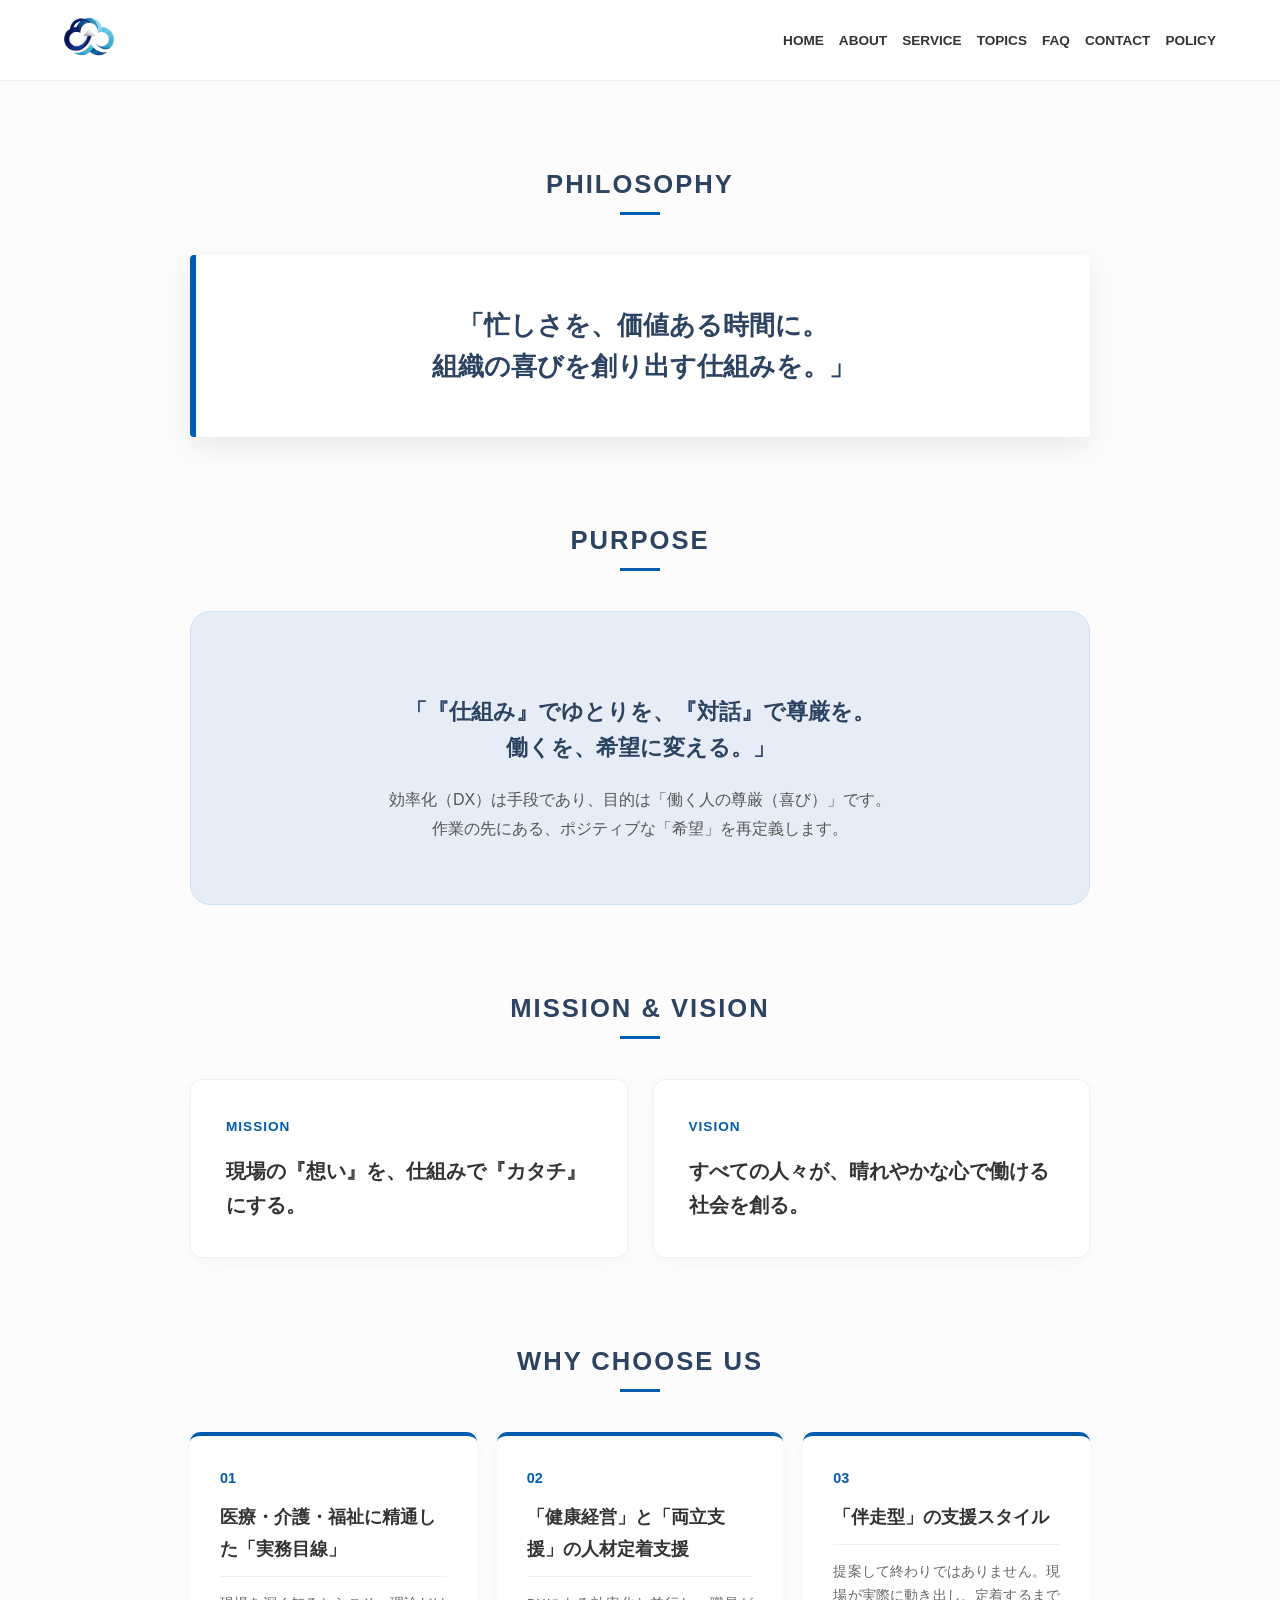
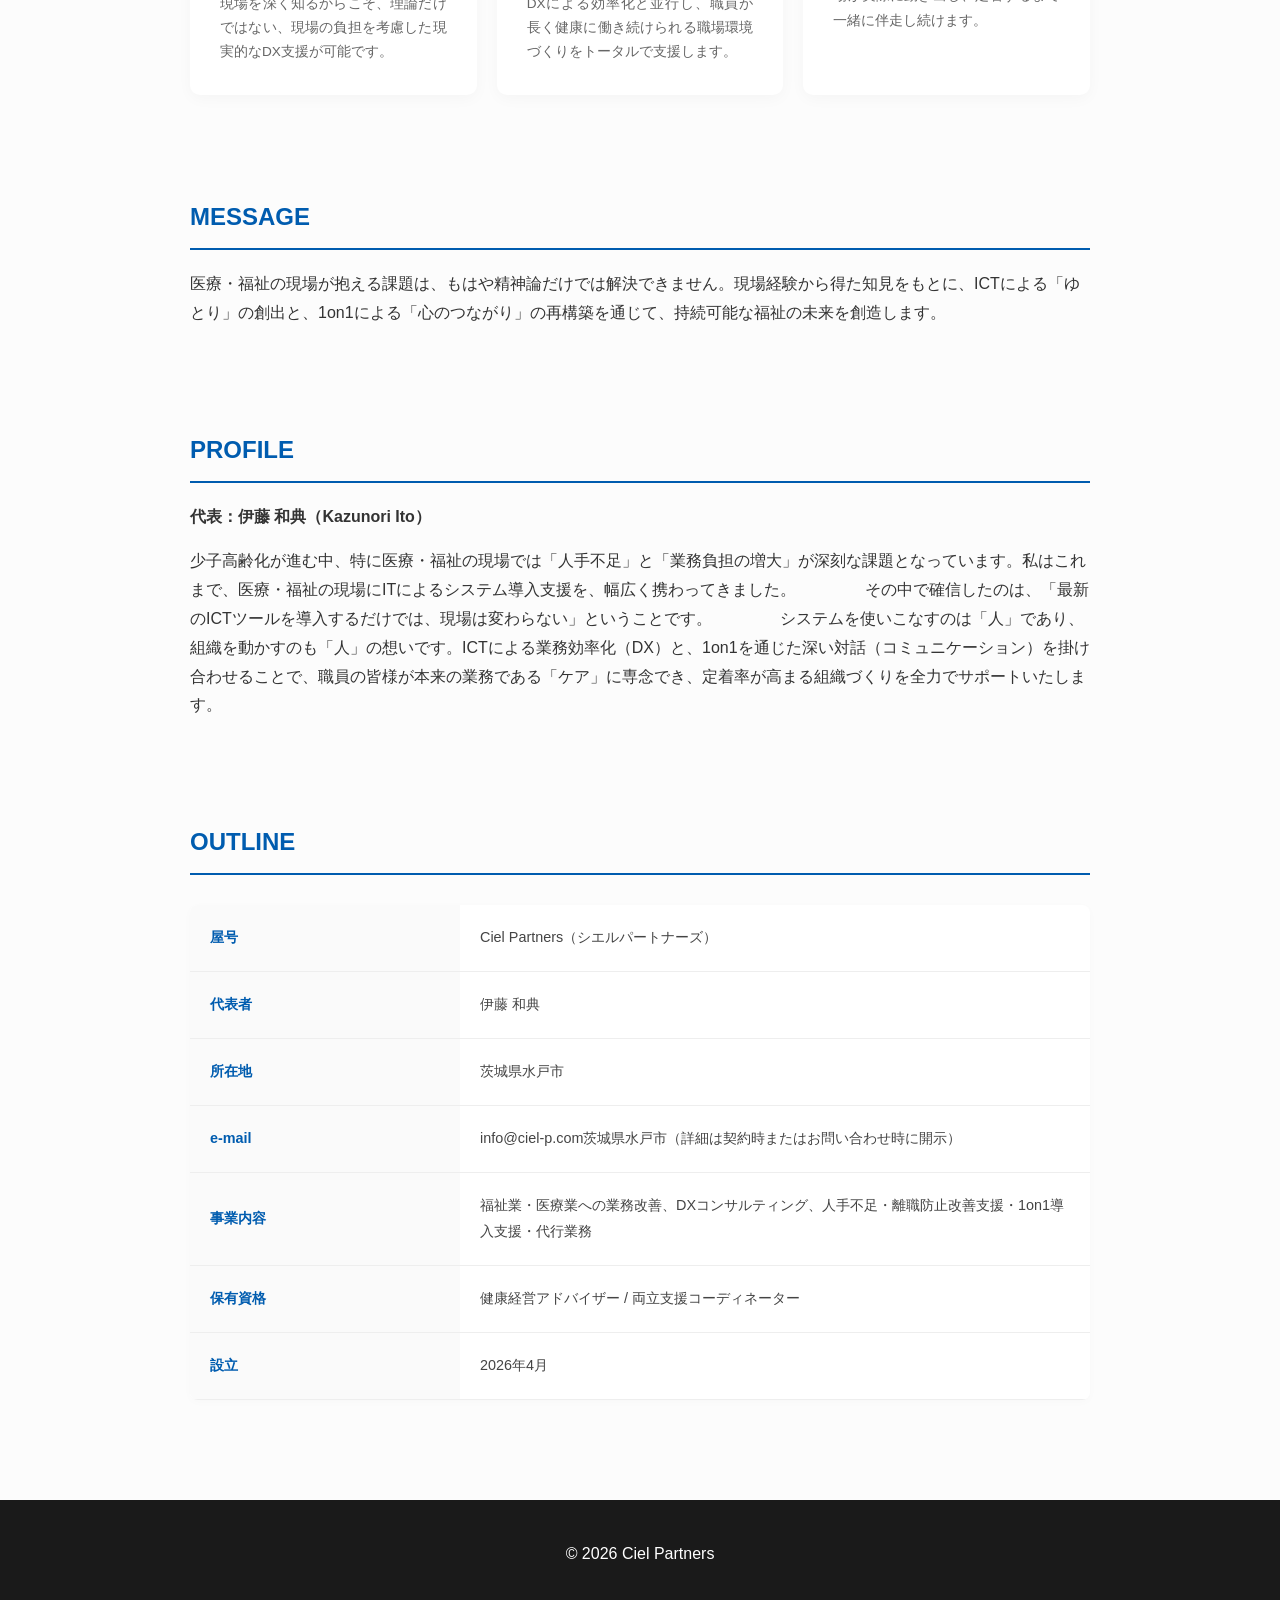
==== about.html @ b4c582f1 "Update about.html" ====
<!DOCTYPE html>
<html lang="ja">
<head>
    <meta charset="UTF-8">
    <title>ABOUT | Ciel Partners</title>
    <style>
        body { font-family: sans-serif; margin: 0; line-height: 1.8; color: #333; background: #fcfcfc; }
        header { display: flex; justify-content: space-between; align-items: center; padding: 15px 5%; border-bottom: 1px solid #eee; background: #fff; position: sticky; top: 0; z-index: 1000; }
        nav ul { list-style: none; display: flex; gap: 15px; margin: 0; padding: 0; }
        nav a { text-decoration: none; color: #333; font-weight: bold; font-size: 0.85rem; }
        nav a:hover { color: #005CAF; }
        
        .container { max-width: 900px; margin: 60px auto; padding: 0 5%; }
        
        /* タイトル装飾 */
        .section-title-box { text-align: center; margin-bottom: 40px; margin-top: 80px; }
        .section-title-box h2 { color: #2c4361; font-size: 1.6rem; margin-bottom: 5px; border: none; letter-spacing: 2px; }
        .section-title-box .line { width: 40px; height: 3px; background: #005CAF; margin: 0 auto; }
        
        /* 1. PHILOSOPHY (経営理念 - 最上位) */
        .blue-border-box { 
            border-left: 6px solid #005CAF; 
            background: #fff; 
            box-shadow: 0 10px 30px rgba(0,0,0,0.08); 
            padding: 50px; 
            text-align: center; 
            font-size: 1.6rem; 
            font-weight: bold; 
            margin-bottom: 80px; 
            border-radius: 4px; 
            color: #2c4361;
            line-height: 1.6;
        }

        /* 2. PURPOSE (存在意義) */
        .blue-bg-box { background: #e6edf7; padding: 60px 30px; border-radius: 20px; text-align: center; margin-bottom: 60px; border: 1px solid #d0e0f0; }
        .blue-bg-box h3 { font-size: 1.4rem; margin-bottom: 20px; color: #2c4361; line-height: 1.6; }
        .blue-bg-box p { font-size: 1rem; color: #555; margin: 0; font-weight: 500; }
        
        /* 3. MISSION & VISION (役割と目標) */
        .mv-grid { display: grid; grid-template-columns: repeat(auto-fit, minmax(300px, 1fr)); gap: 25px; margin-bottom: 80px; }
        .mv-card { background: #fff; padding: 35px; border-radius: 12px; box-shadow: 0 4px 15px rgba(0,0,0,0.03); border: 1px solid #f0f0f0; }
        .mv-label { color: #005CAF; font-weight: bold; font-size: 0.85rem; margin-bottom: 15px; display: block; letter-spacing: 1px; }
        .mv-card h3 { font-size: 1.25rem; margin: 0; color: #333; line-height: 1.7; }

        /* WHY CHOOSE US */
        .why-grid { display: grid; grid-template-columns: repeat(auto-fit, minmax(250px, 1fr)); gap: 20px; }
        .why-card { background: #fff; padding: 30px; border-radius: 10px; box-shadow: 0 4px 15px rgba(0,0,0,0.03); border-top: 4px solid #005CAF; }
        .why-num { color: #005CAF; font-weight: bold; margin-bottom: 10px; display: block; font-size: 0.9rem; }
        .why-card h4 { margin: 0 0 15px; color: #333; font-size: 1.1rem; border-bottom: 1px solid #f0f0f0; padding-bottom: 10px; }
        .why-card p { font-size: 0.85rem; color: #666; margin: 0; text-align: justify; }

        /* PROFILE & OUTLINE */
        h2.sub { color: #005CAF; border-bottom: 2px solid #005CAF; padding-bottom: 10px; margin-top: 100px; }
        table { width: 100%; border-collapse: collapse; margin-top: 30px; background: #fff; border-radius: 8px; overflow: hidden; box-shadow: 0 2px 10px rgba(0,0,0,0.02); }
        th, td { padding: 20px; border-bottom: 1px solid #eee; text-align: left; }
        th { color: #005CAF; width: 30%; background: #fafafa; font-size: 0.9rem; }
        td { font-size: 0.9rem; color: #444; }

        footer { background: #1a1a1a; color: #fff; text-align: center; padding: 40px; margin-top: 100px; }
    </style>
</head>
<body>

<header>
    <img src="Ciel-pロゴ透明.png" height="50">
    <nav>
        <ul>
            <li><a href="index.html">HOME</a></li>
            <li><a href="about.html">ABOUT</a></li>
            <li><a href="service.html">SERVICE</a></li>
            <li><a href="news.html">TOPICS</a></li>
            <li><a href="faq.html">FAQ</a></li>
            <li><a href="contact.html">CONTACT</a></li>
            <li><a href="policy.html">POLICY</a></li>
        </ul>
    </nav>
</header>

<main class="container">
    <div class="section-title-box">
        <h2>PHILOSOPHY</h2>
        <div class="line"></div>
    </div>
    <div class="blue-border-box">
        「忙しさを、価値ある時間に。<br>
        組織の喜びを創り出す仕組みを。」
    </div>

    <div class="section-title-box">
        <h2>PURPOSE</h2>
        <div class="line"></div>
    </div>
    <div class="blue-bg-box">
        <h3>「『仕組み』でゆとりを、『対話』で尊厳を。<br>働くを、希望に変える。」</h3>
        <p>効率化（DX）は手段であり、目的は「働く人の尊厳（喜び）」です。<br>作業の先にある、ポジティブな「希望」を再定義します。</p>
    </div>

    <div class="section-title-box">
        <h2>MISSION & VISION</h2>
        <div class="line"></div>
    </div>
    <div class="mv-grid">
        <div class="mv-card">
            <span class="mv-label">MISSION</span>
            <h3>現場の『想い』を、仕組みで『カタチ』にする。</h3>
        </div>
        <div class="mv-card">
            <span class="mv-label">VISION</span>
            <h3>すべての人々が、晴れやかな心で働ける社会を創る。</h3>
        </div>
    </div>

    <div class="section-title-box">
        <h2>WHY CHOOSE US</h2>
        <div class="line"></div>
    </div>
    <div class="why-grid">
        <div class="why-card">
            <span class="why-num">01</span>
            <h4>医療・介護・福祉に精通した「実務目線」</h4>
            <p>現場を深く知るからこそ、理論だけではない、現場の負担を考慮した現実的なDX支援が可能です。</p>
        </div>
        <div class="why-card">
            <span class="why-num">02</span>
            <h4>「健康経営」と「両立支援」の人材定着支援</h4>
            <p>DXによる効率化と並行し、職員が長く健康に働き続けられる職場環境づくりをトータルで支援します。</p>
        </div>
        <div class="why-card">
            <span class="why-num">03</span>
            <h4>「伴走型」の支援スタイル</h4>
            <p>提案して終わりではありません。現場が実際に動き出し、定着するまで一緒に伴走し続けます。</p>
        </div>
    </div>

    <h2 class="sub">MESSAGE</h2>
    <p>医療・福祉の現場が抱える課題は、もはや精神論だけでは解決できません。現場経験から得た知見をもとに、ICTによる「ゆとり」の創出と、1on1による「心のつながり」の再構築を通じて、持続可能な福祉の未来を創造します。</p>

    <h2 class="sub">PROFILE</h2>
    <p><strong>代表：伊藤 和典（Kazunori Ito）</strong></p>
    <p>少子高齢化が進む中、特に医療・福祉の現場では「人手不足」と「業務負担の増大」が深刻な課題となっています。私はこれまで、医療・福祉の現場にITによるシステム導入支援を、幅広く携わってきました。
　　　　その中で確信したのは、「最新のICTツールを導入するだけでは、現場は変わらない」ということです。
　　　　システムを使いこなすのは「人」であり、組織を動かすのも「人」の想いです。ICTによる業務効率化（DX）と、1on1を通じた深い対話（コミュニケーション）を掛け合わせることで、職員の皆様が本来の業務である「ケア」に専念でき、定着率が高まる組織づくりを全力でサポートいたします。</p>

    <h2 class="sub">OUTLINE</h2>
    <table>
        <tr><th>屋号</th><td>Ciel Partners（シエルパートナーズ）</td></tr>
        <tr><th>代表者</th><td>伊藤 和典</td></tr>
        <tr><th>所在地</th><td>茨城県水戸市</td></tr>
        <tr><th>e-mail</th><td>info@ciel-p.com茨城県水戸市（詳細は契約時またはお問い合わせ時に開示）</td></tr>
        <tr><th>事業内容</th><td>福祉業・医療業への業務改善、DXコンサルティング、人手不足・離職防止改善支援・1on1導入支援・代行業務</td></tr>
        <tr><th>保有資格</th><td>健康経営アドバイザー / 両立支援コーディネーター</td></tr>
        <tr><th>設立</th><td>2026年4月</td></tr>
    </table>
</main>

<footer>&copy; 2026 Ciel Partners</footer>
</body>
</html>
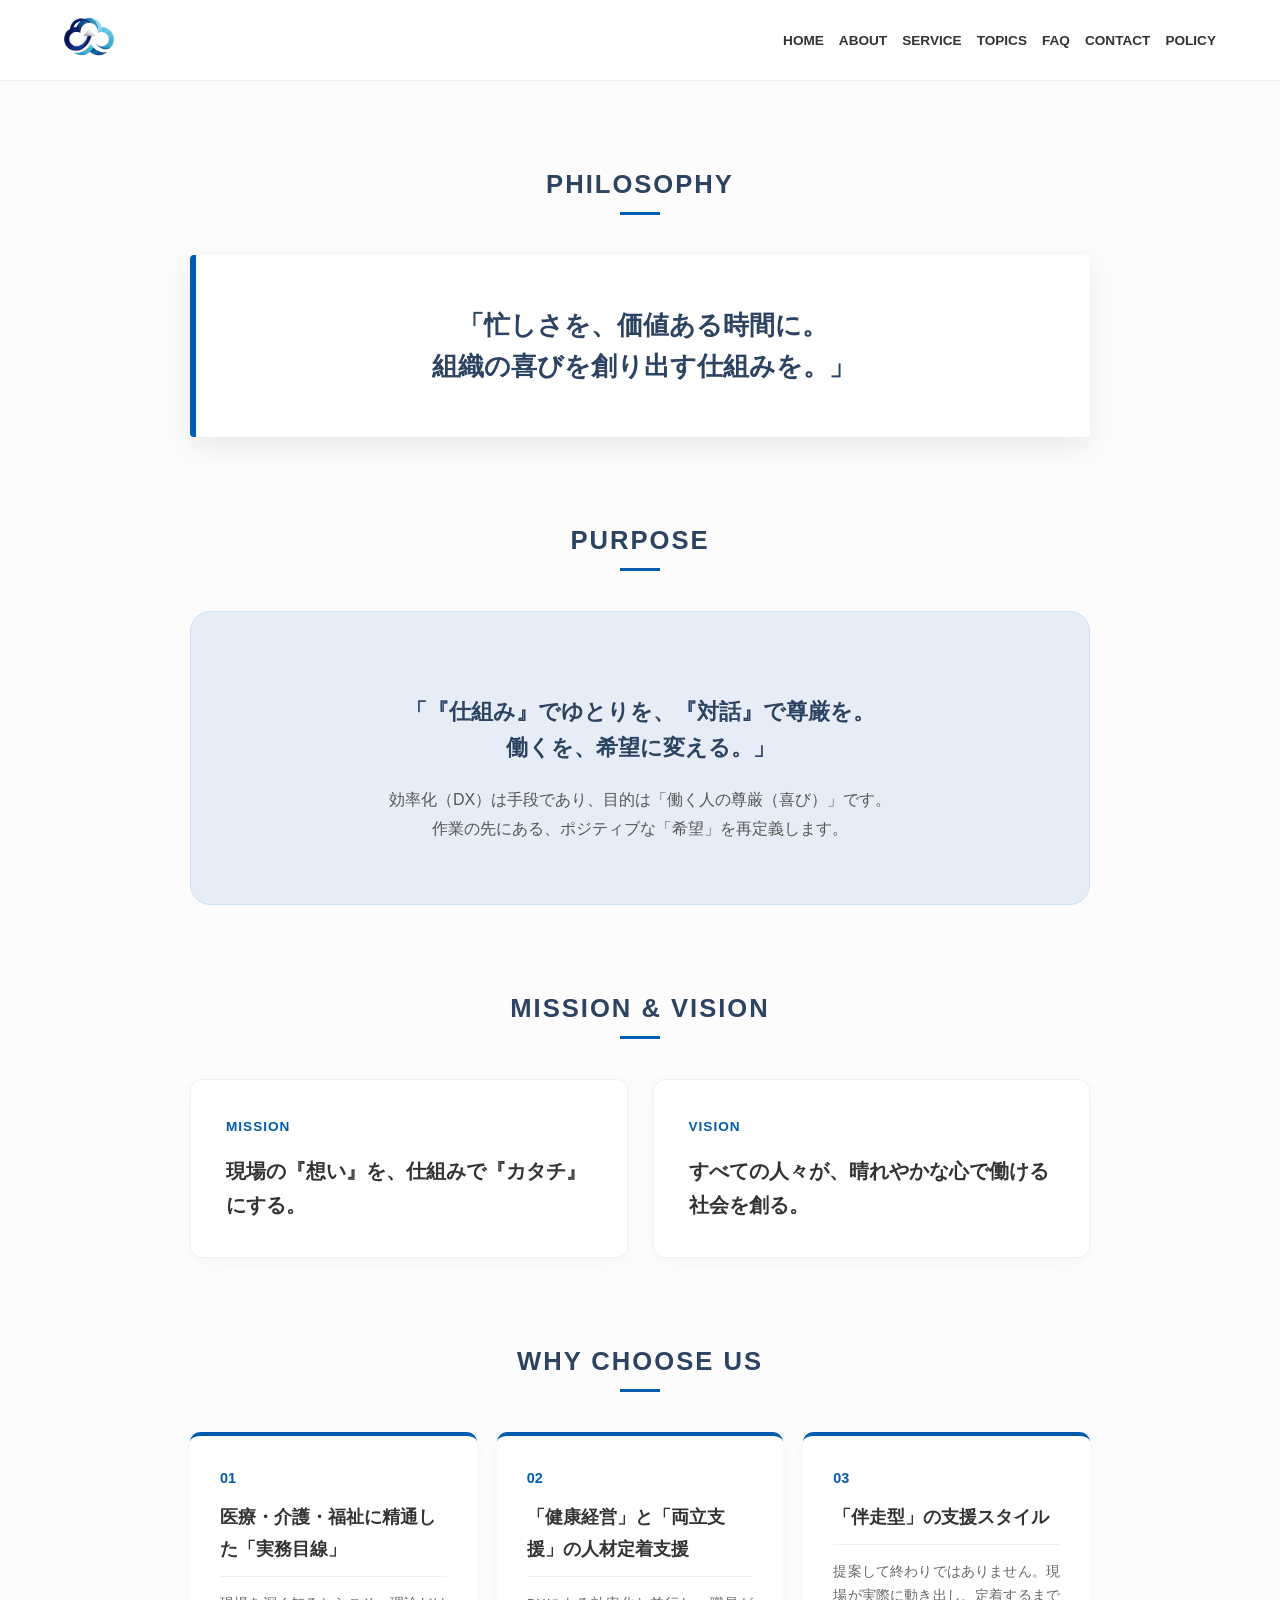
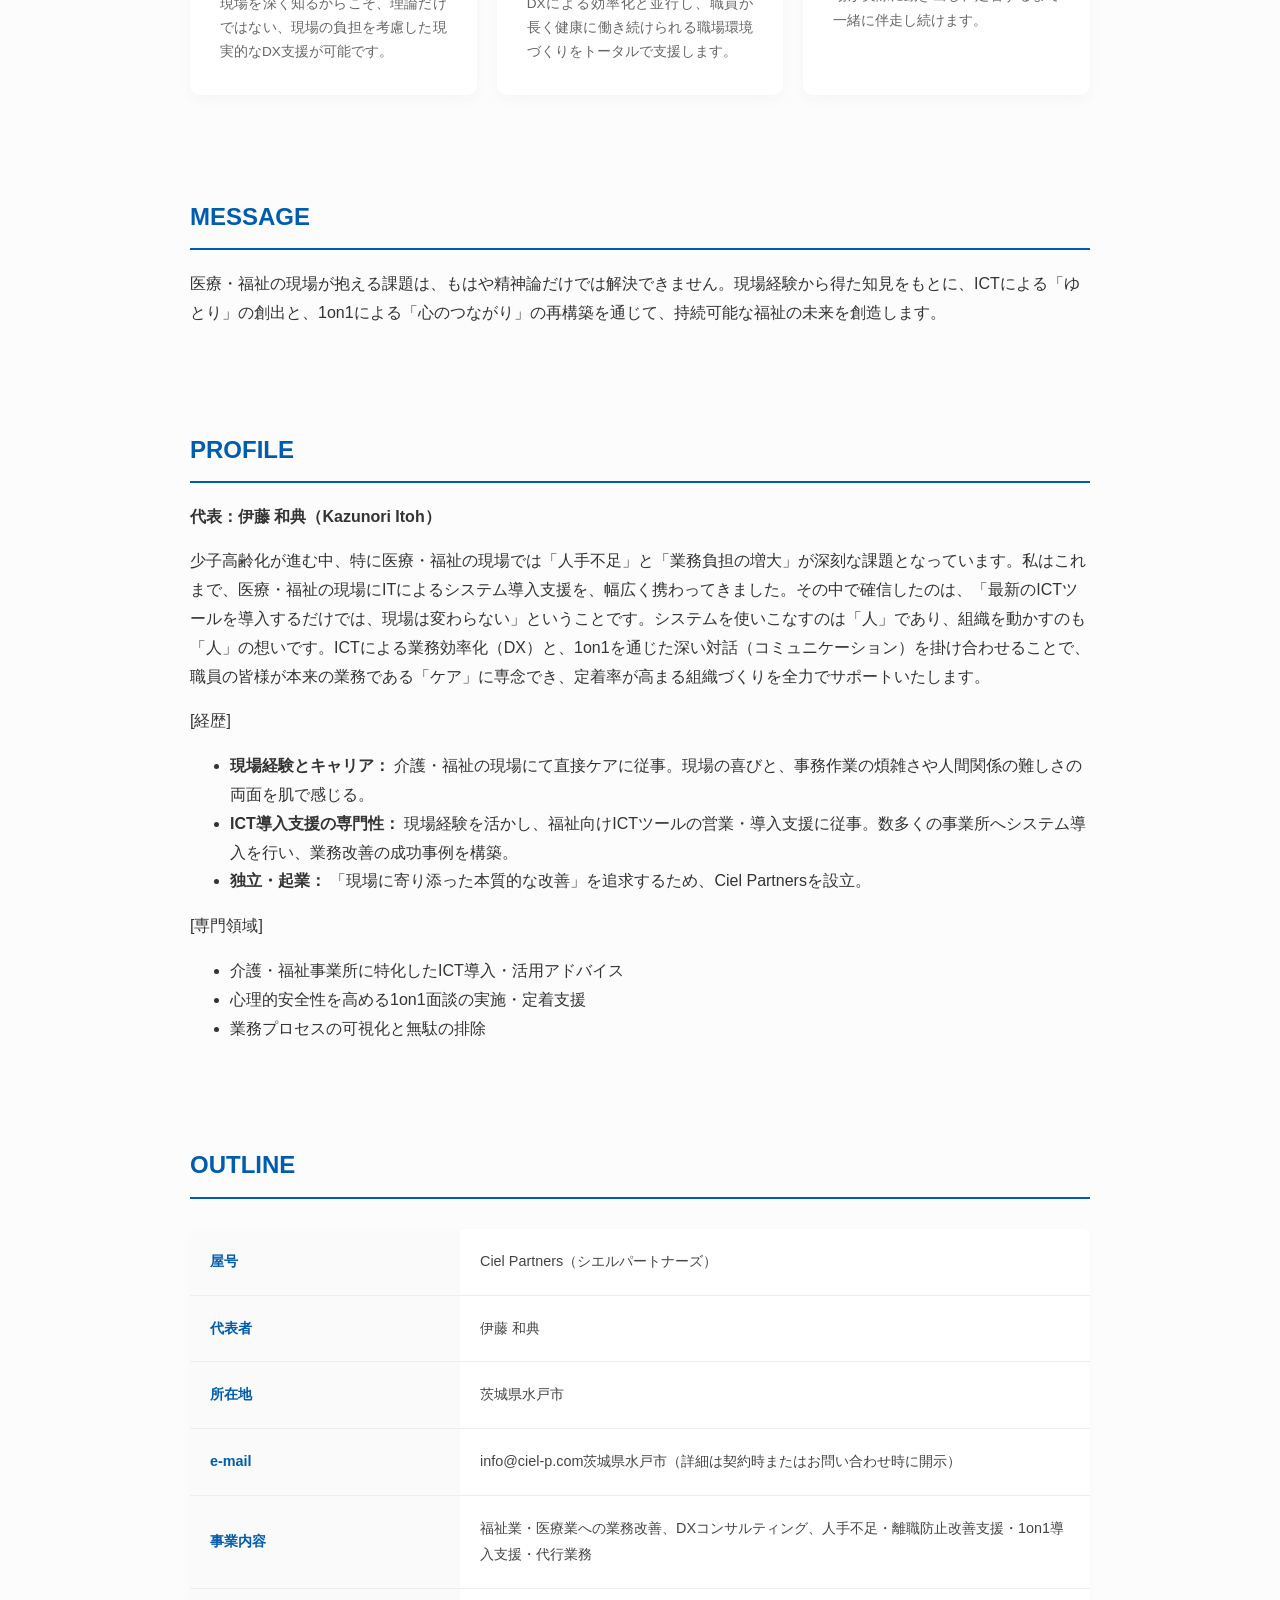
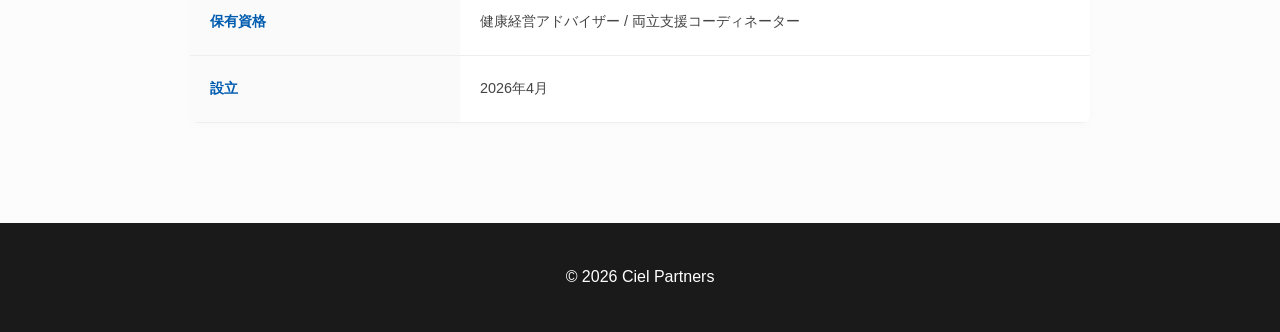
==== commit a3c44c6f: "Update about.html" ====
--- a/about.html
+++ b/about.html
@@ -137,10 +137,24 @@
     <p>医療・福祉の現場が抱える課題は、もはや精神論だけでは解決できません。現場経験から得た知見をもとに、ICTによる「ゆとり」の創出と、1on1による「心のつながり」の再構築を通じて、持続可能な福祉の未来を創造します。</p>
 
     <h2 class="sub">PROFILE</h2>
-    <p><strong>代表：伊藤 和典（Kazunori Ito）</strong></p>
-    <p>少子高齢化が進む中、特に医療・福祉の現場では「人手不足」と「業務負担の増大」が深刻な課題となっています。私はこれまで、医療・福祉の現場にITによるシステム導入支援を、幅広く携わってきました。
-　　　　その中で確信したのは、「最新のICTツールを導入するだけでは、現場は変わらない」ということです。
-　　　　システムを使いこなすのは「人」であり、組織を動かすのも「人」の想いです。ICTによる業務効率化（DX）と、1on1を通じた深い対話（コミュニケーション）を掛け合わせることで、職員の皆様が本来の業務である「ケア」に専念でき、定着率が高まる組織づくりを全力でサポートいたします。</p>
+        <div class="profile-content">
+        <p><strong>代表：伊藤 和典（Kazunori Itoh）</strong></p>
+        <p>少子高齢化が進む中、特に医療・福祉の現場では「人手不足」と「業務負担の増大」が深刻な課題となっています。私はこれまで、医療・福祉の現場にITによるシステム導入支援を、幅広く携わってきました。その中で確信したのは、「最新のICTツールを導入するだけでは、現場は変わらない」ということです。システムを使いこなすのは「人」であり、組織を動かすのも「人」の想いです。ICTによる業務効率化（DX）と、1on1を通じた深い対話（コミュニケーション）を掛け合わせることで、職員の皆様が本来の業務である「ケア」に専念でき、定着率が高まる組織づくりを全力でサポートいたします。</p>
+
+        <span class="profile-section-title">[経歴]</span>
+        <ul>
+            <li><strong>現場経験とキャリア：</strong> 介護・福祉の現場にて直接ケアに従事。現場の喜びと、事務作業の煩雑さや人間関係の難しさの両面を肌で感じる。</li>
+            <li><strong>ICT導入支援の専門性：</strong> 現場経験を活かし、福祉向けICTツールの営業・導入支援に従事。数多くの事業所へシステム導入を行い、業務改善の成功事例を構築。</li>
+            <li><strong>独立・起業：</strong> 「現場に寄り添った本質的な改善」を追求するため、Ciel Partnersを設立。</li>
+        </ul>
+
+        <span class="profile-section-title">[専門領域]</span>
+        <ul>
+            <li>介護・福祉事業所に特化したICT導入・活用アドバイス</li>
+            <li>心理的安全性を高める1on1面談の実施・定着支援</li>
+            <li>業務プロセスの可視化と無駄の排除</li>
+        </ul>
+    </div>
 
     <h2 class="sub">OUTLINE</h2>
     <table>
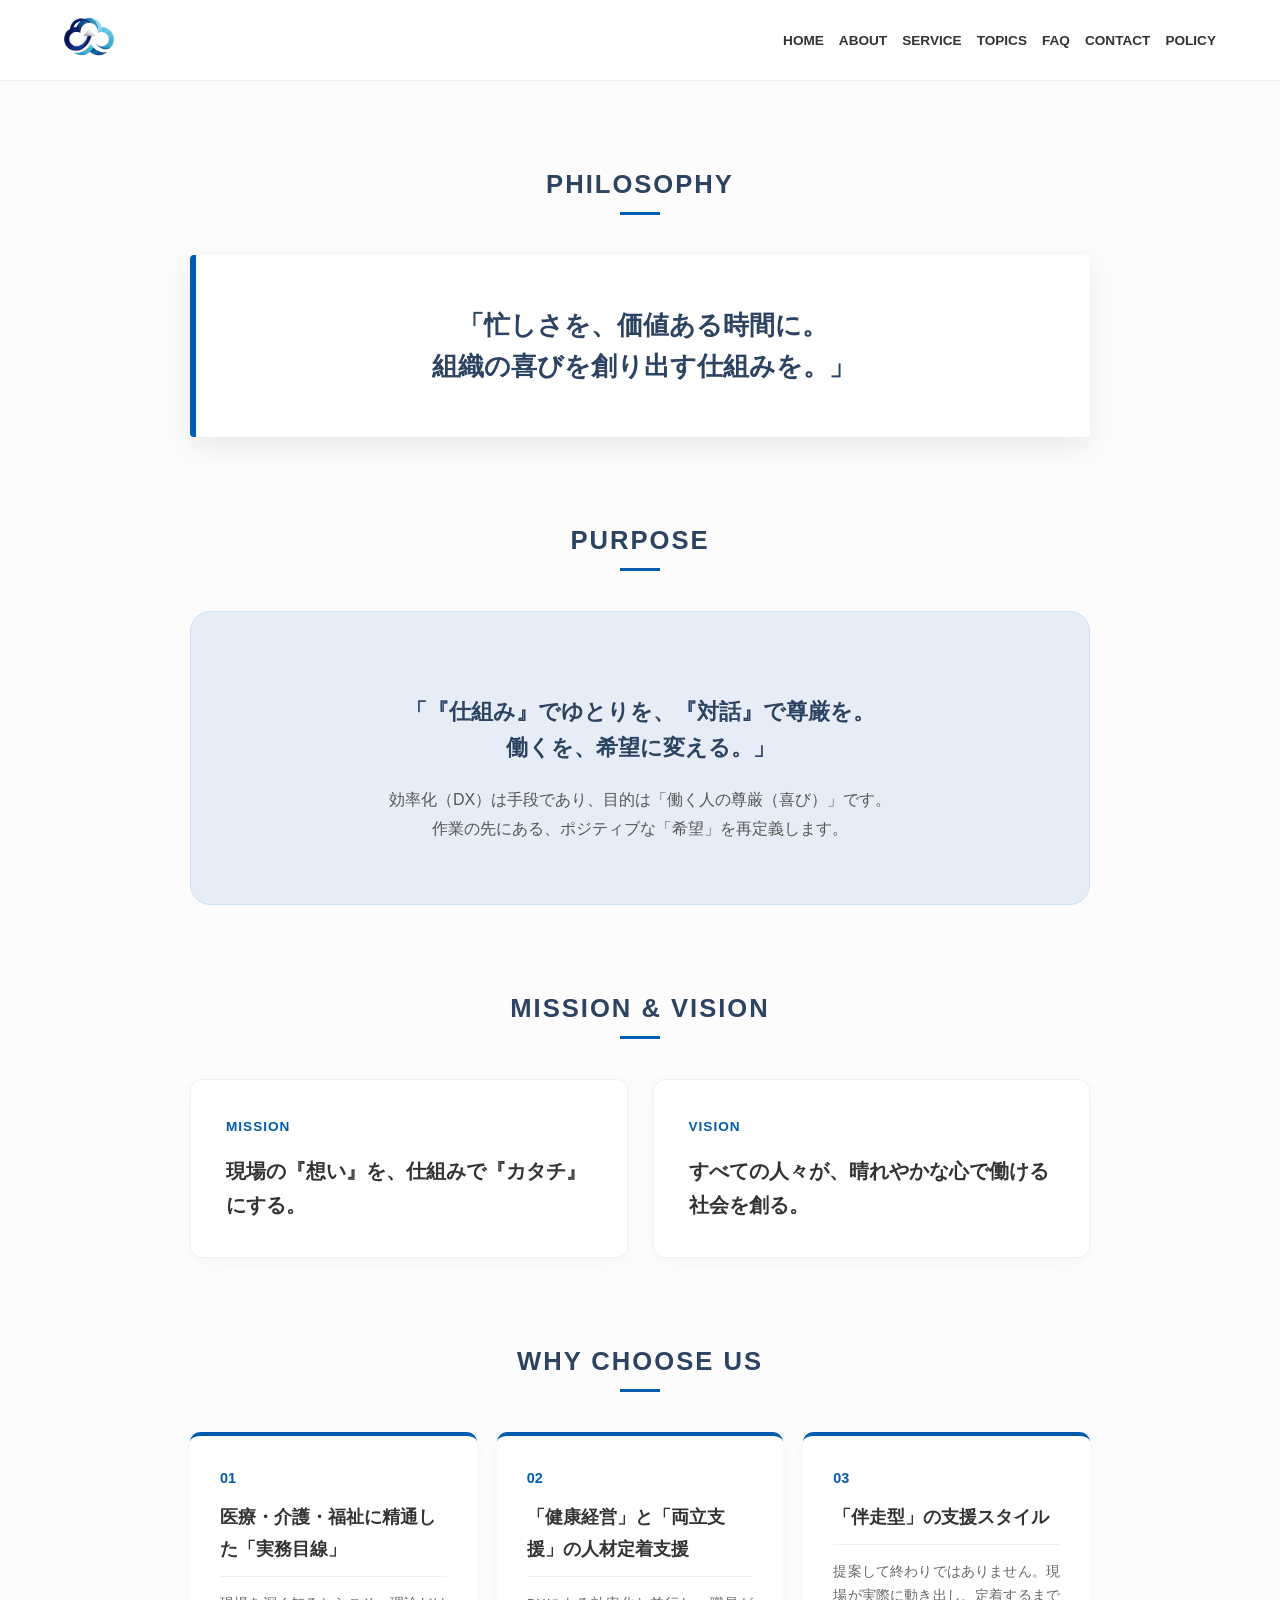
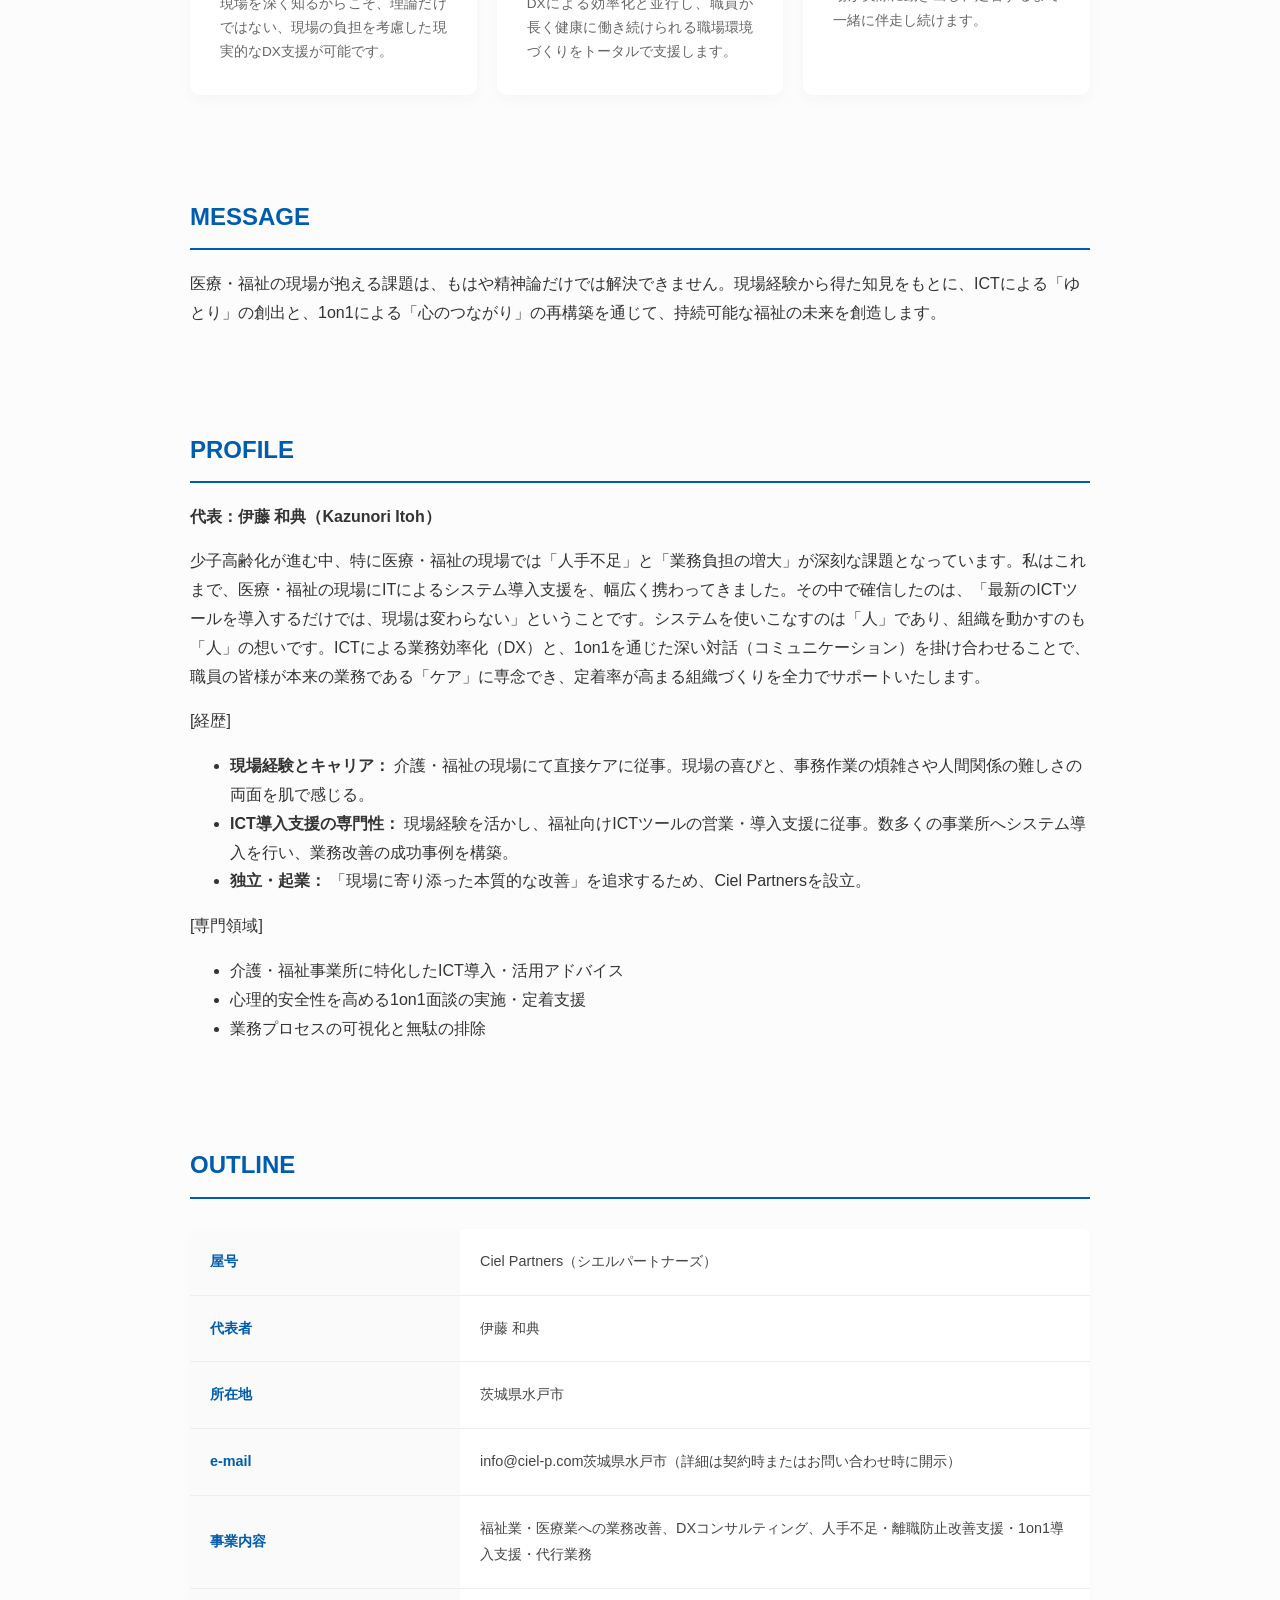
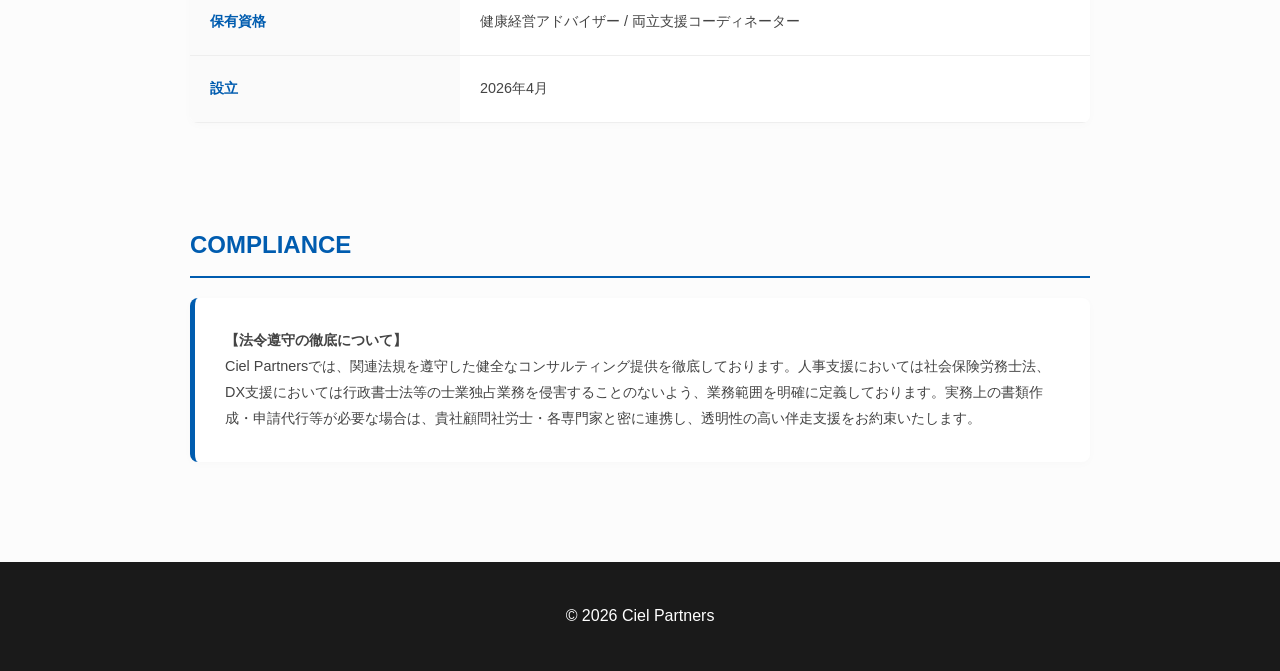
==== commit db4cbe4a: "Update about.html" ====
--- a/about.html
+++ b/about.html
@@ -166,6 +166,14 @@
         <tr><th>保有資格</th><td>健康経営アドバイザー / 両立支援コーディネーター</td></tr>
         <tr><th>設立</th><td>2026年4月</td></tr>
     </table>
+
+     <h2 class="sub">COMPLIANCE</h2>
+    <div style="background: #fff; padding: 30px; border-radius: 8px; box-shadow: 0 2px 10px rgba(0,0,0,0.02); margin-top: 20px; border-left: 5px solid #005CAF;">
+        <p style="margin: 0; font-size: 0.9rem; color: #444;">
+            <strong>【法令遵守の徹底について】</strong><br>
+            Ciel Partnersでは、関連法規を遵守した健全なコンサルティング提供を徹底しております。人事支援においては社会保険労務士法、DX支援においては行政書士法等の士業独占業務を侵害することのないよう、業務範囲を明確に定義しております。実務上の書類作成・申請代行等が必要な場合は、貴社顧問社労士・各専門家と密に連携し、透明性の高い伴走支援をお約束いたします。
+        </p>
+    </div>
 </main>
 
 <footer>&copy; 2026 Ciel Partners</footer>
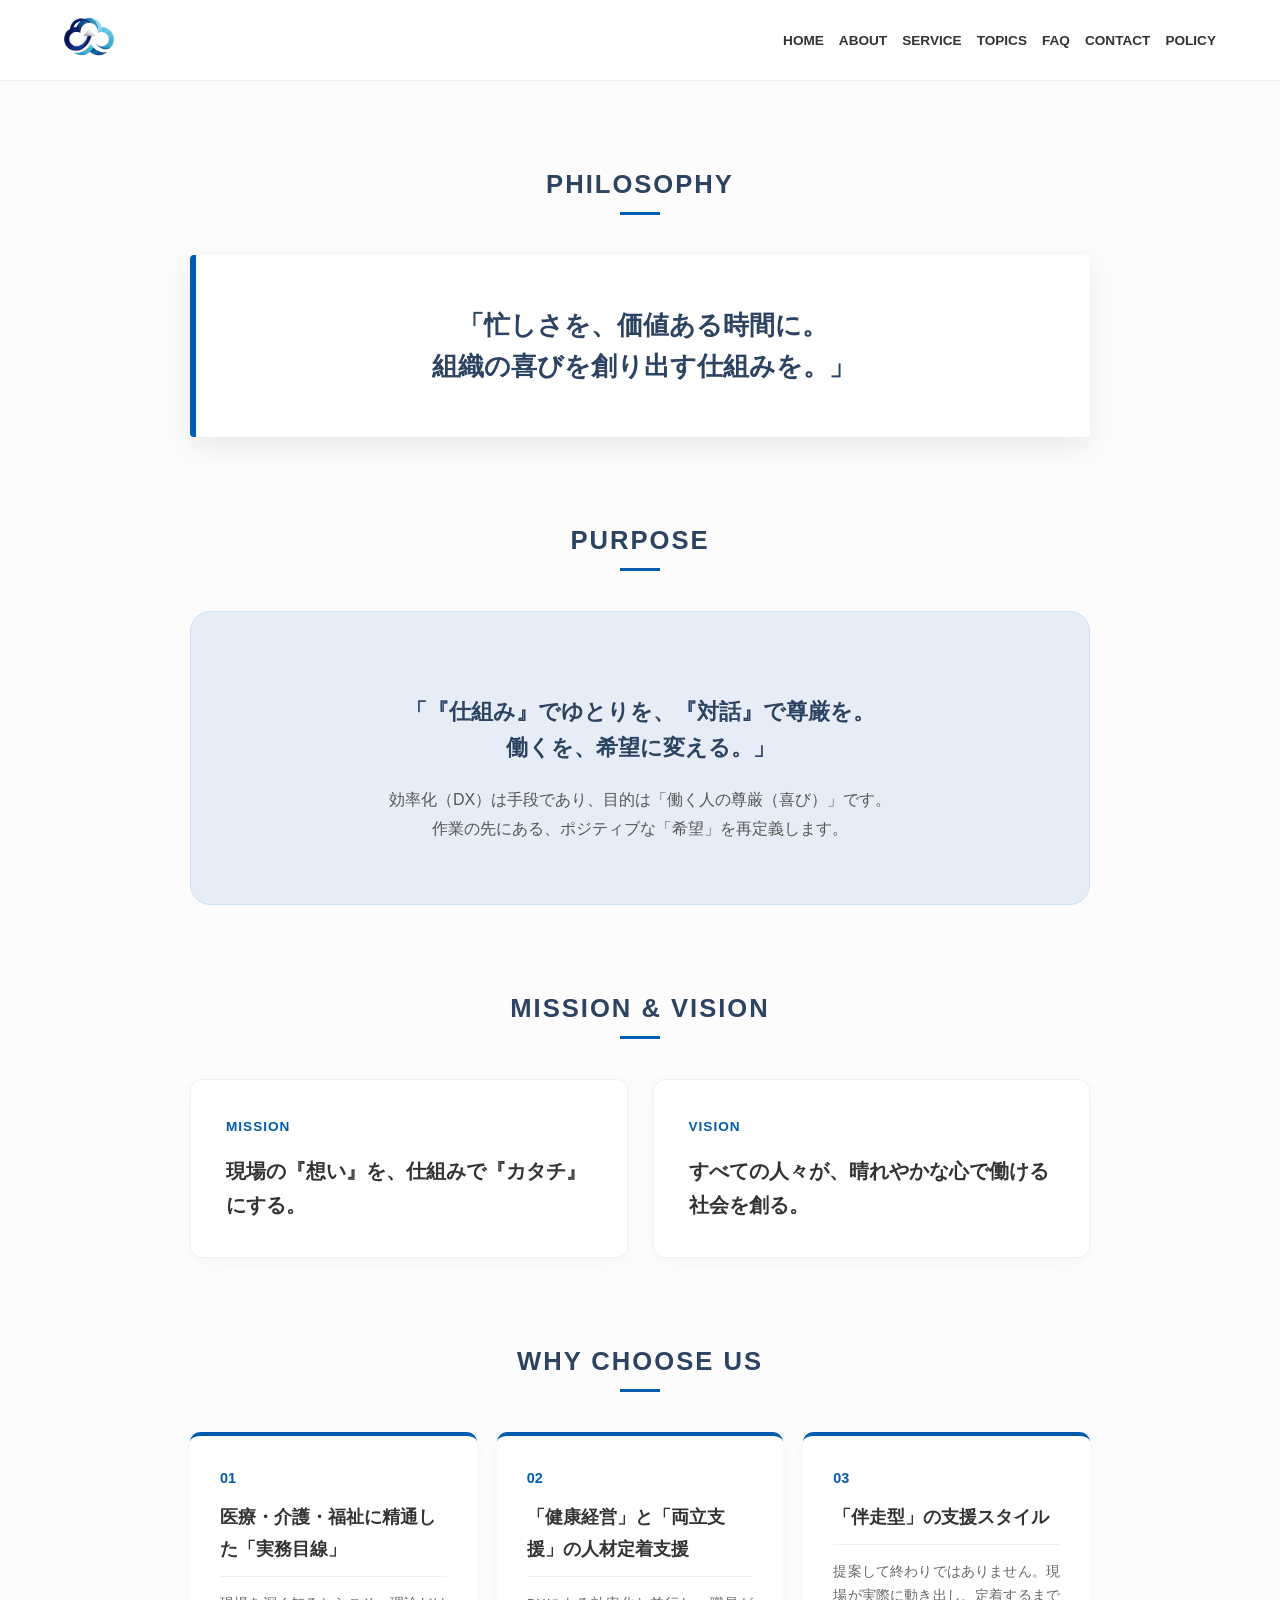
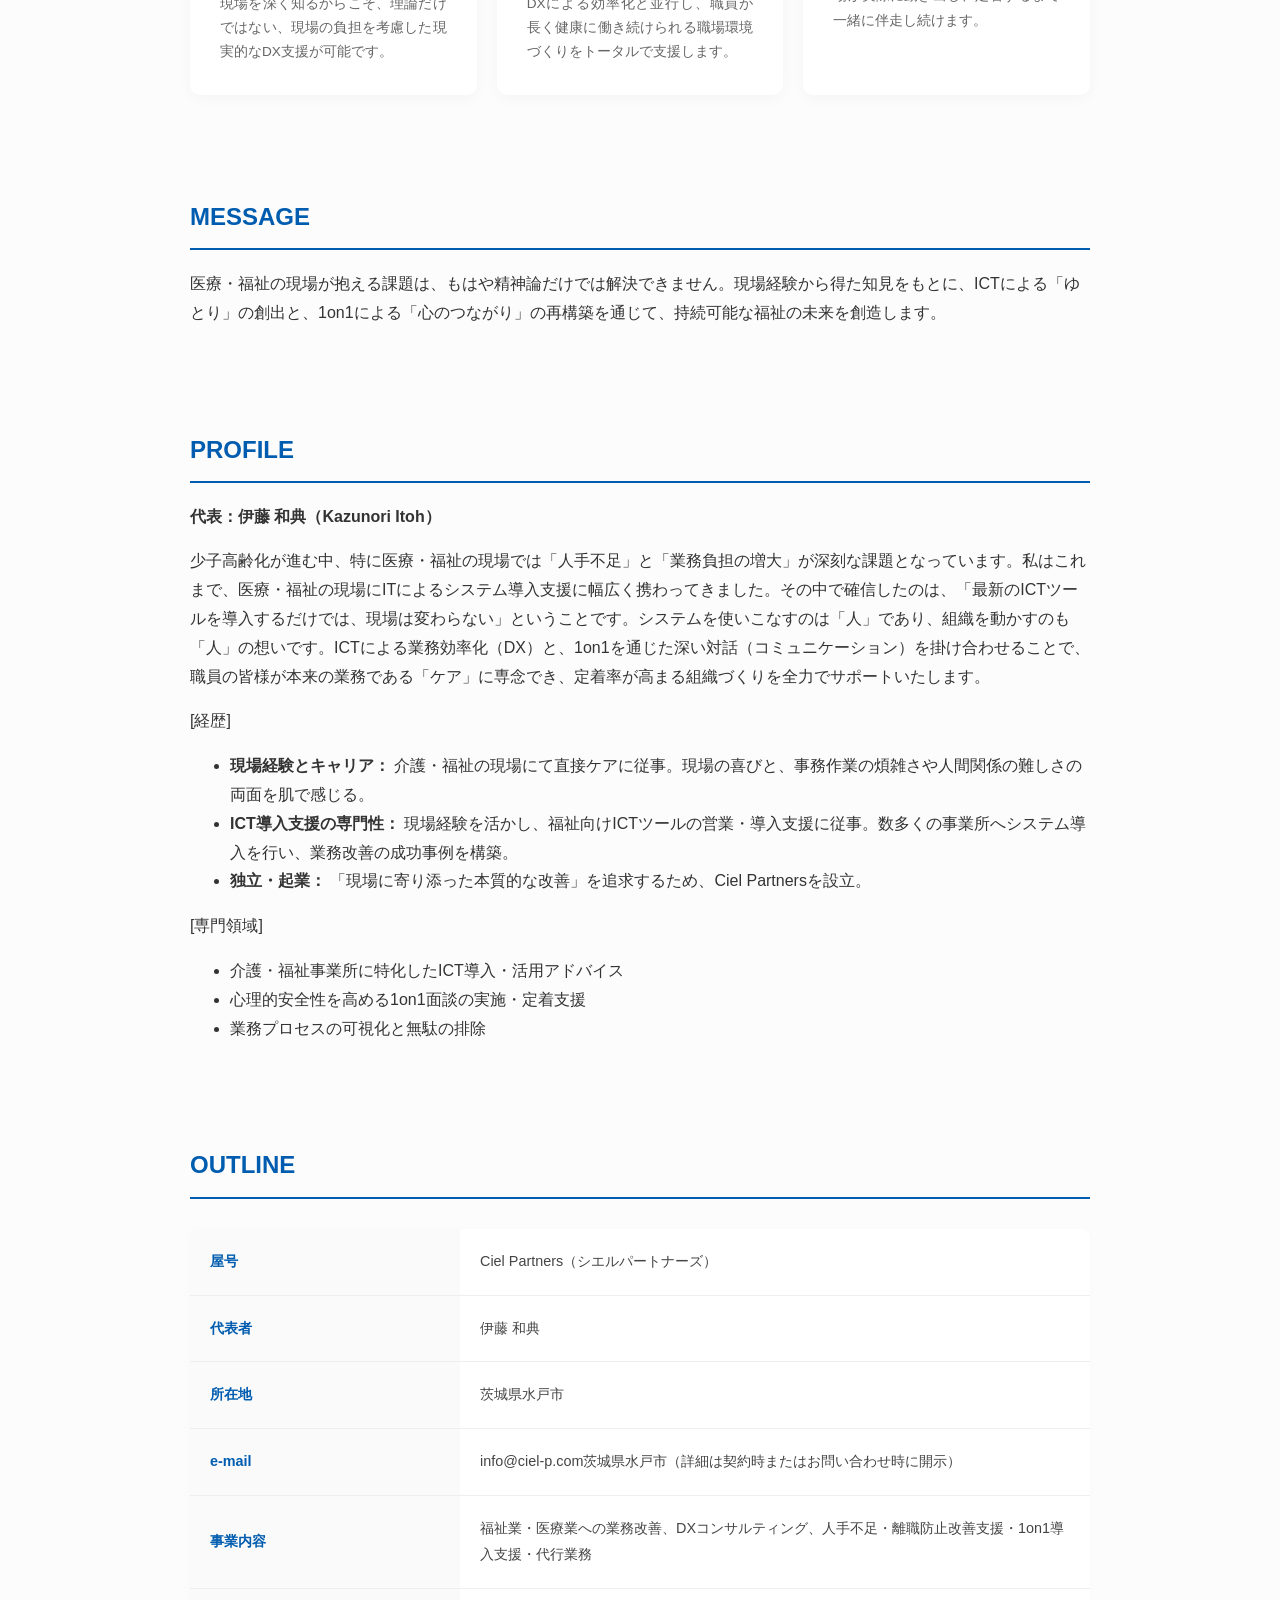
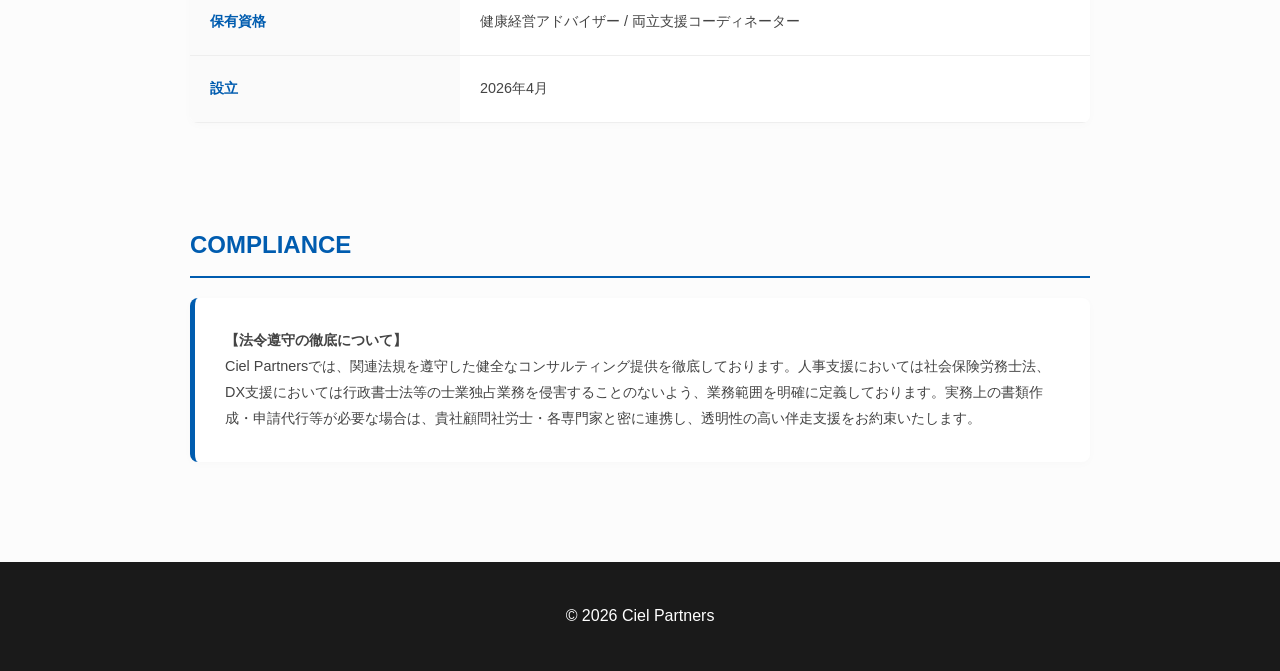
==== commit 48e63d51: "Update about.html" ====
--- a/about.html
+++ b/about.html
@@ -139,7 +139,7 @@
     <h2 class="sub">PROFILE</h2>
         <div class="profile-content">
         <p><strong>代表：伊藤 和典（Kazunori Itoh）</strong></p>
-        <p>少子高齢化が進む中、特に医療・福祉の現場では「人手不足」と「業務負担の増大」が深刻な課題となっています。私はこれまで、医療・福祉の現場にITによるシステム導入支援を、幅広く携わってきました。その中で確信したのは、「最新のICTツールを導入するだけでは、現場は変わらない」ということです。システムを使いこなすのは「人」であり、組織を動かすのも「人」の想いです。ICTによる業務効率化（DX）と、1on1を通じた深い対話（コミュニケーション）を掛け合わせることで、職員の皆様が本来の業務である「ケア」に専念でき、定着率が高まる組織づくりを全力でサポートいたします。</p>
+        <p>少子高齢化が進む中、特に医療・福祉の現場では「人手不足」と「業務負担の増大」が深刻な課題となっています。私はこれまで、医療・福祉の現場にITによるシステム導入支援に幅広く携わってきました。その中で確信したのは、「最新のICTツールを導入するだけでは、現場は変わらない」ということです。システムを使いこなすのは「人」であり、組織を動かすのも「人」の想いです。ICTによる業務効率化（DX）と、1on1を通じた深い対話（コミュニケーション）を掛け合わせることで、職員の皆様が本来の業務である「ケア」に専念でき、定着率が高まる組織づくりを全力でサポートいたします。</p>
 
         <span class="profile-section-title">[経歴]</span>
         <ul>
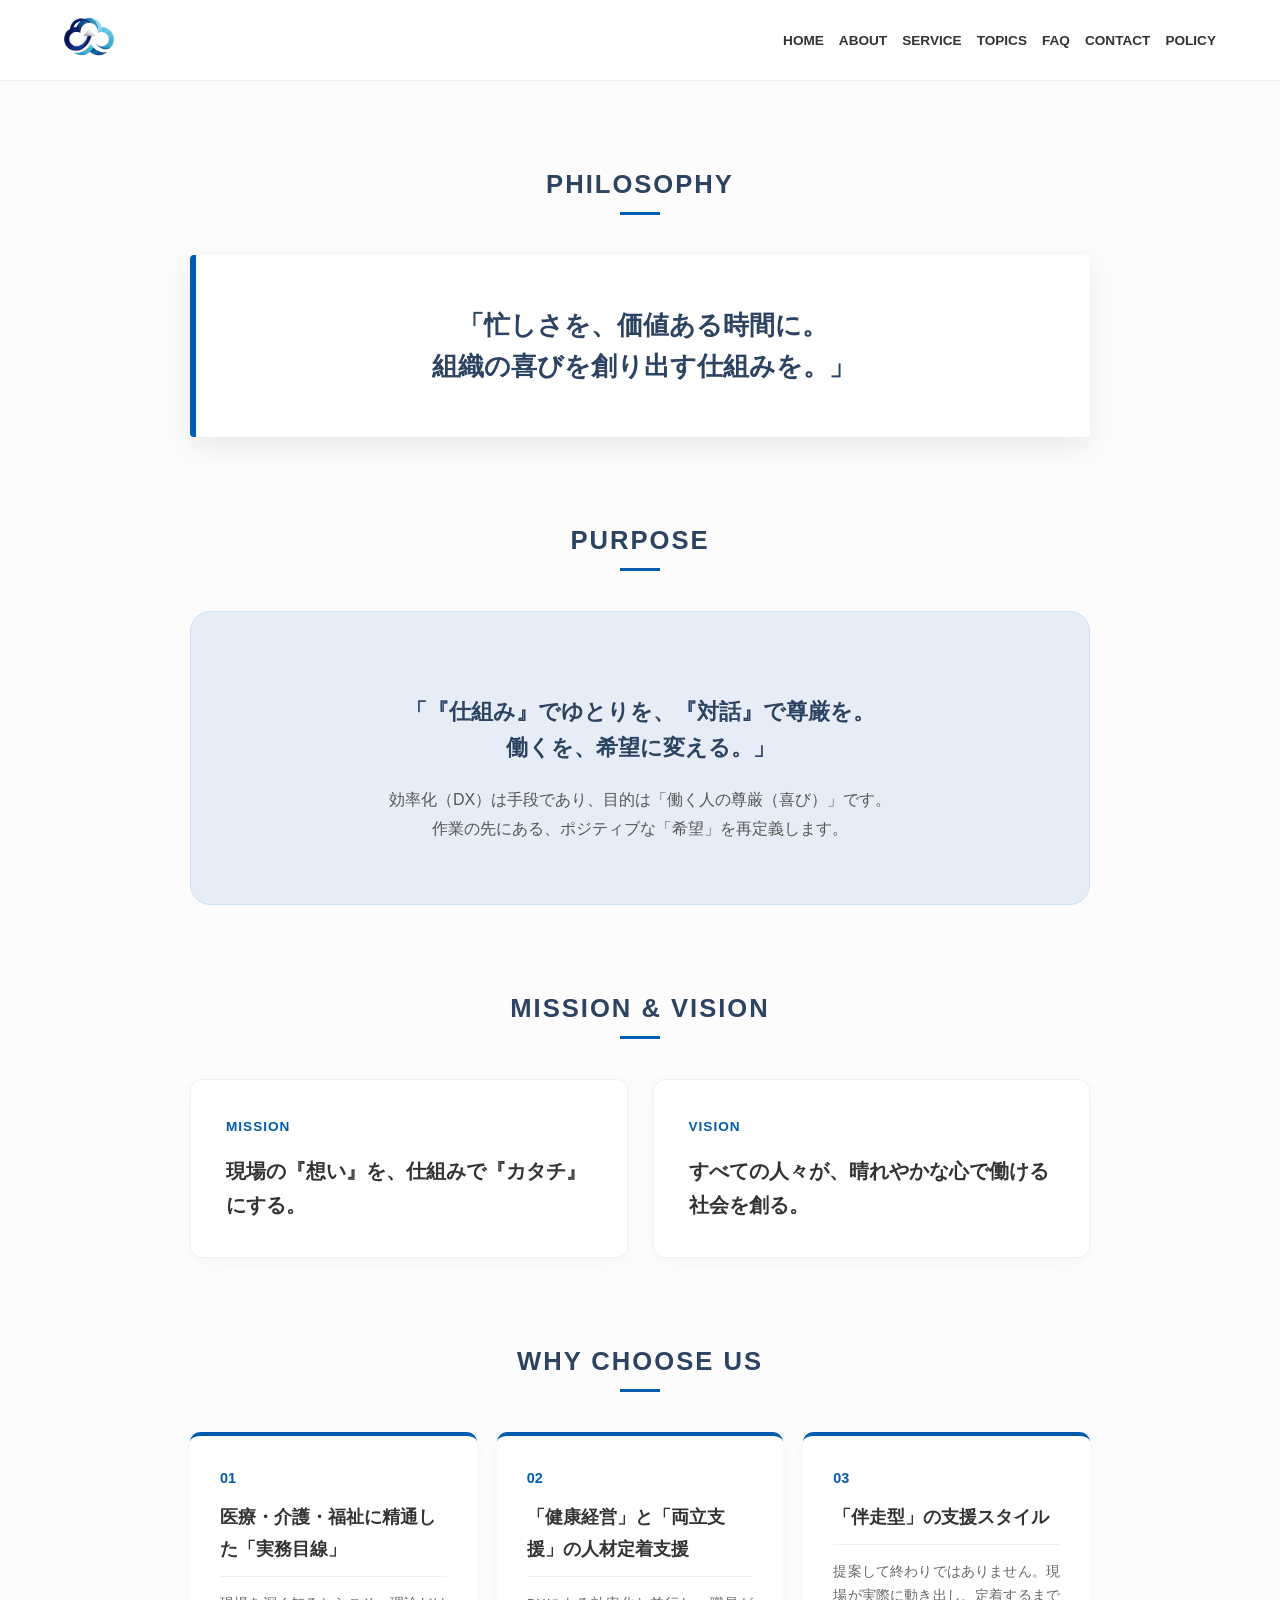
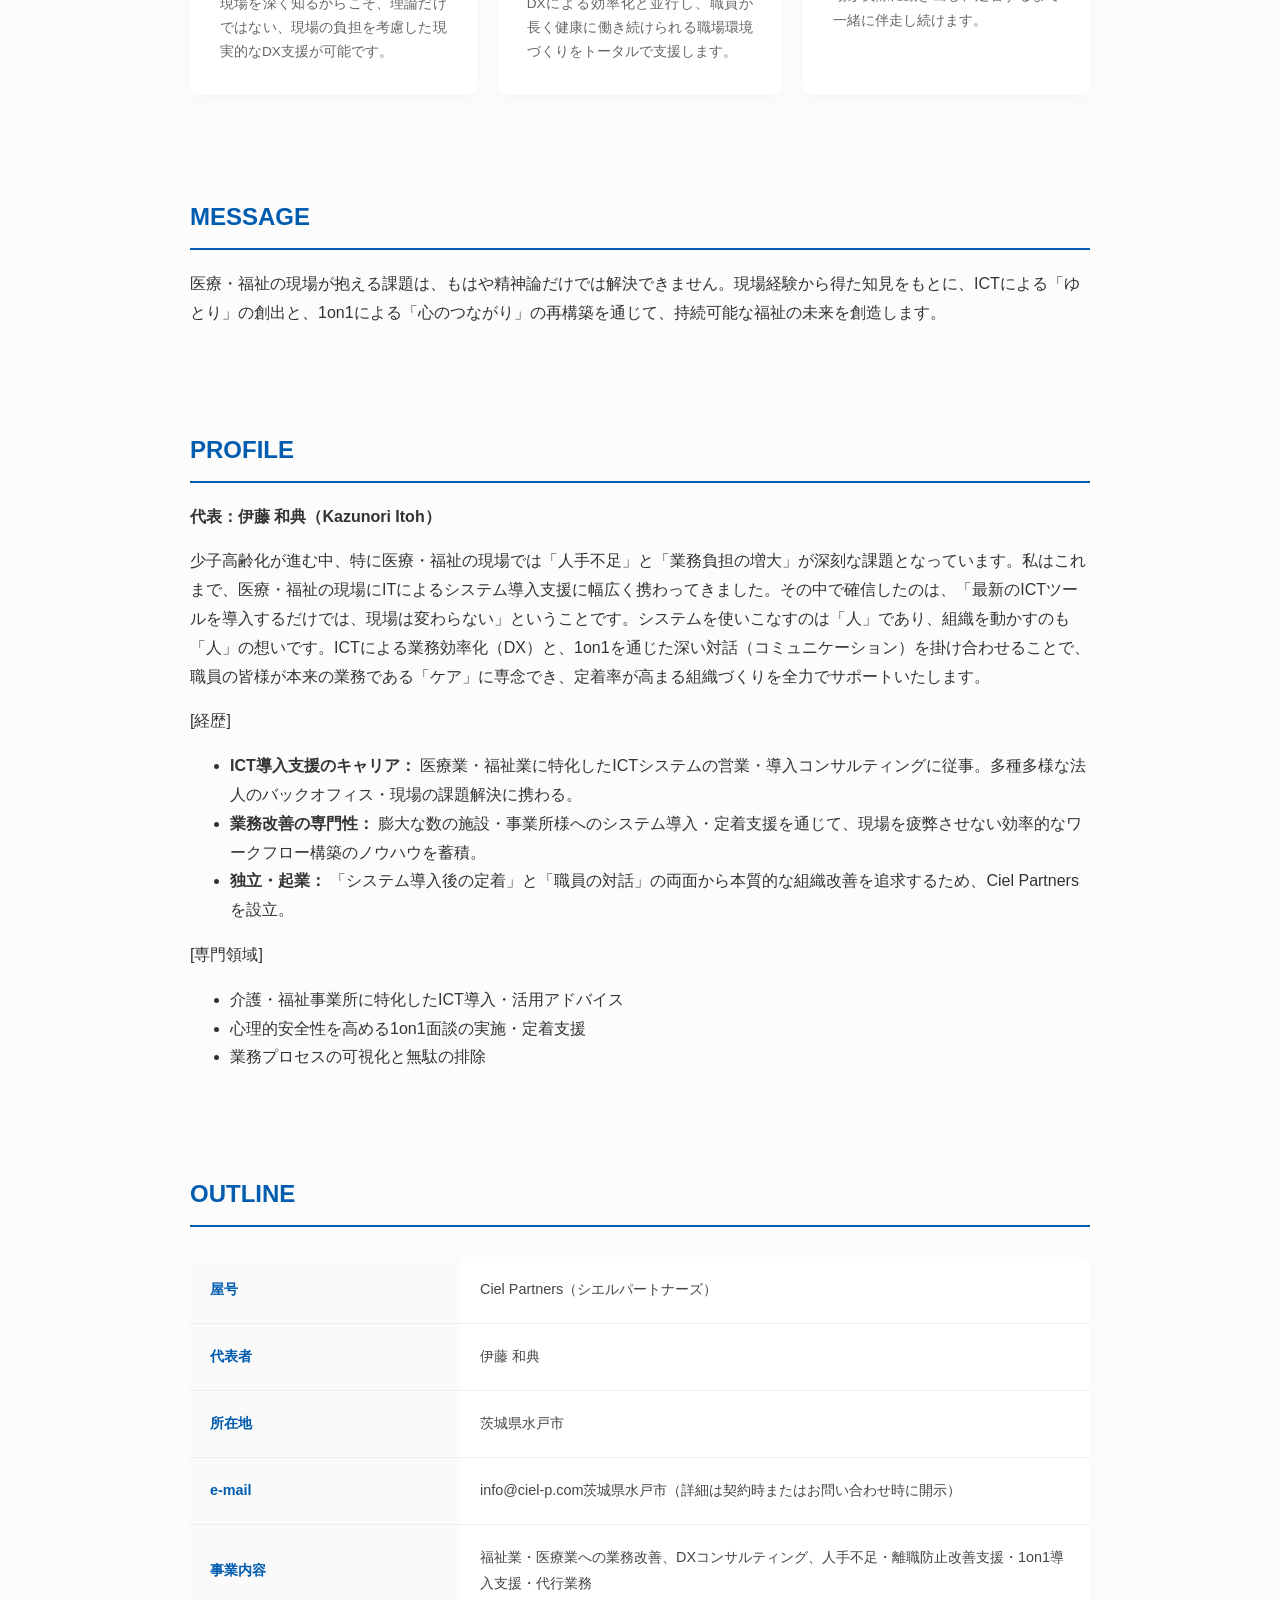
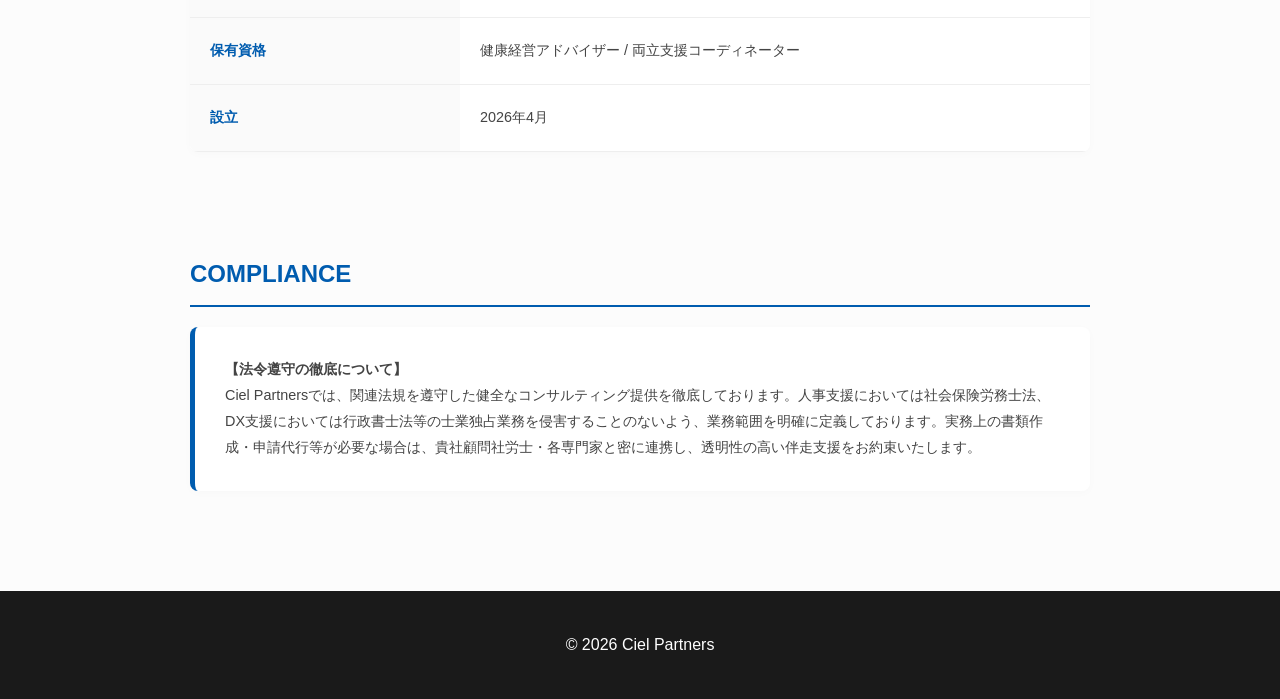
==== commit 76f04164: "Update about.html" ====
--- a/about.html
+++ b/about.html
@@ -143,9 +143,9 @@
 
         <span class="profile-section-title">[経歴]</span>
         <ul>
-            <li><strong>現場経験とキャリア：</strong> 介護・福祉の現場にて直接ケアに従事。現場の喜びと、事務作業の煩雑さや人間関係の難しさの両面を肌で感じる。</li>
-            <li><strong>ICT導入支援の専門性：</strong> 現場経験を活かし、福祉向けICTツールの営業・導入支援に従事。数多くの事業所へシステム導入を行い、業務改善の成功事例を構築。</li>
-            <li><strong>独立・起業：</strong> 「現場に寄り添った本質的な改善」を追求するため、Ciel Partnersを設立。</li>
+            <li><strong>ICT導入支援のキャリア：</strong> 医療業・福祉業に特化したICTシステムの営業・導入コンサルティングに従事。多種多様な法人のバックオフィス・現場の課題解決に携わる。</li>
+            <li><strong>業務改善の専門性：</strong> 膨大な数の施設・事業所様へのシステム導入・定着支援を通じて、現場を疲弊させない効率的なワークフロー構築のノウハウを蓄積。</li>
+            <li><strong>独立・起業：</strong> 「システム導入後の定着」と「職員の対話」の両面から本質的な組織改善を追求するため、Ciel Partnersを設立。</li>
         </ul>
 
         <span class="profile-section-title">[専門領域]</span>
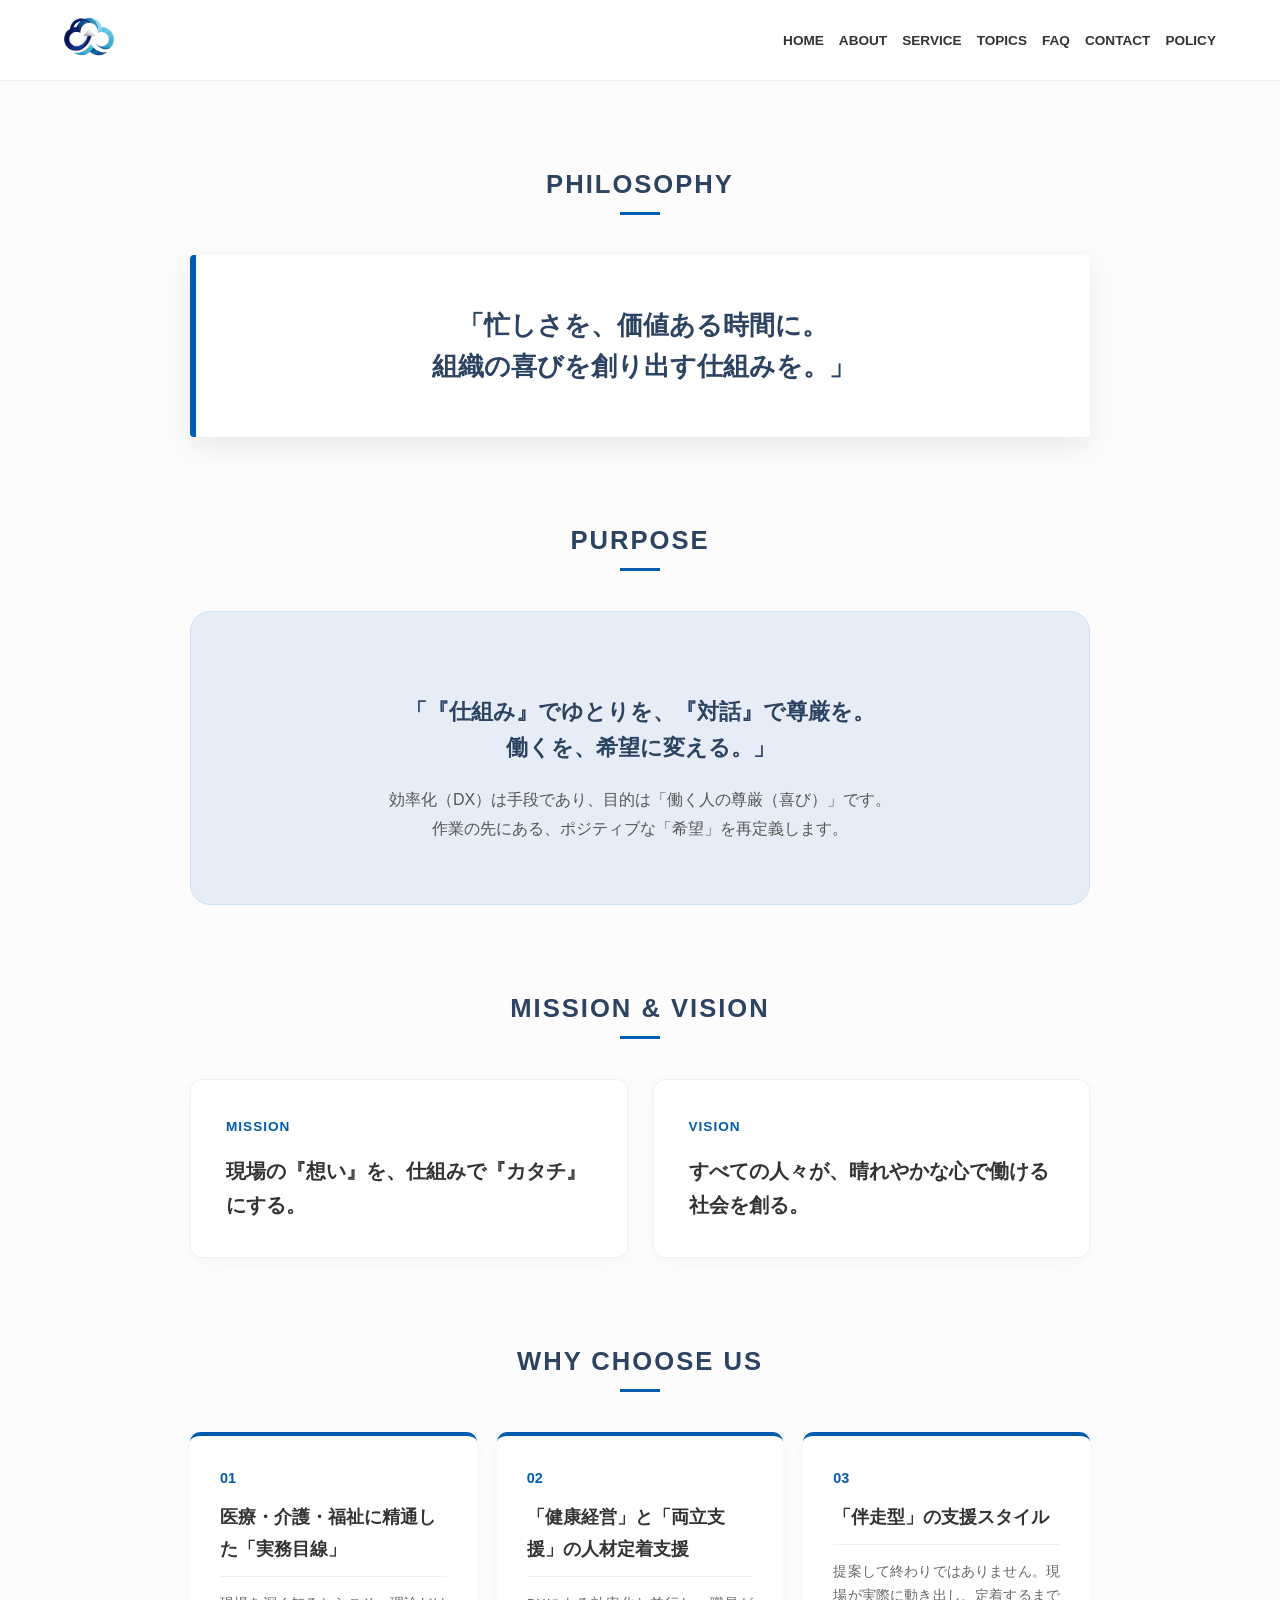
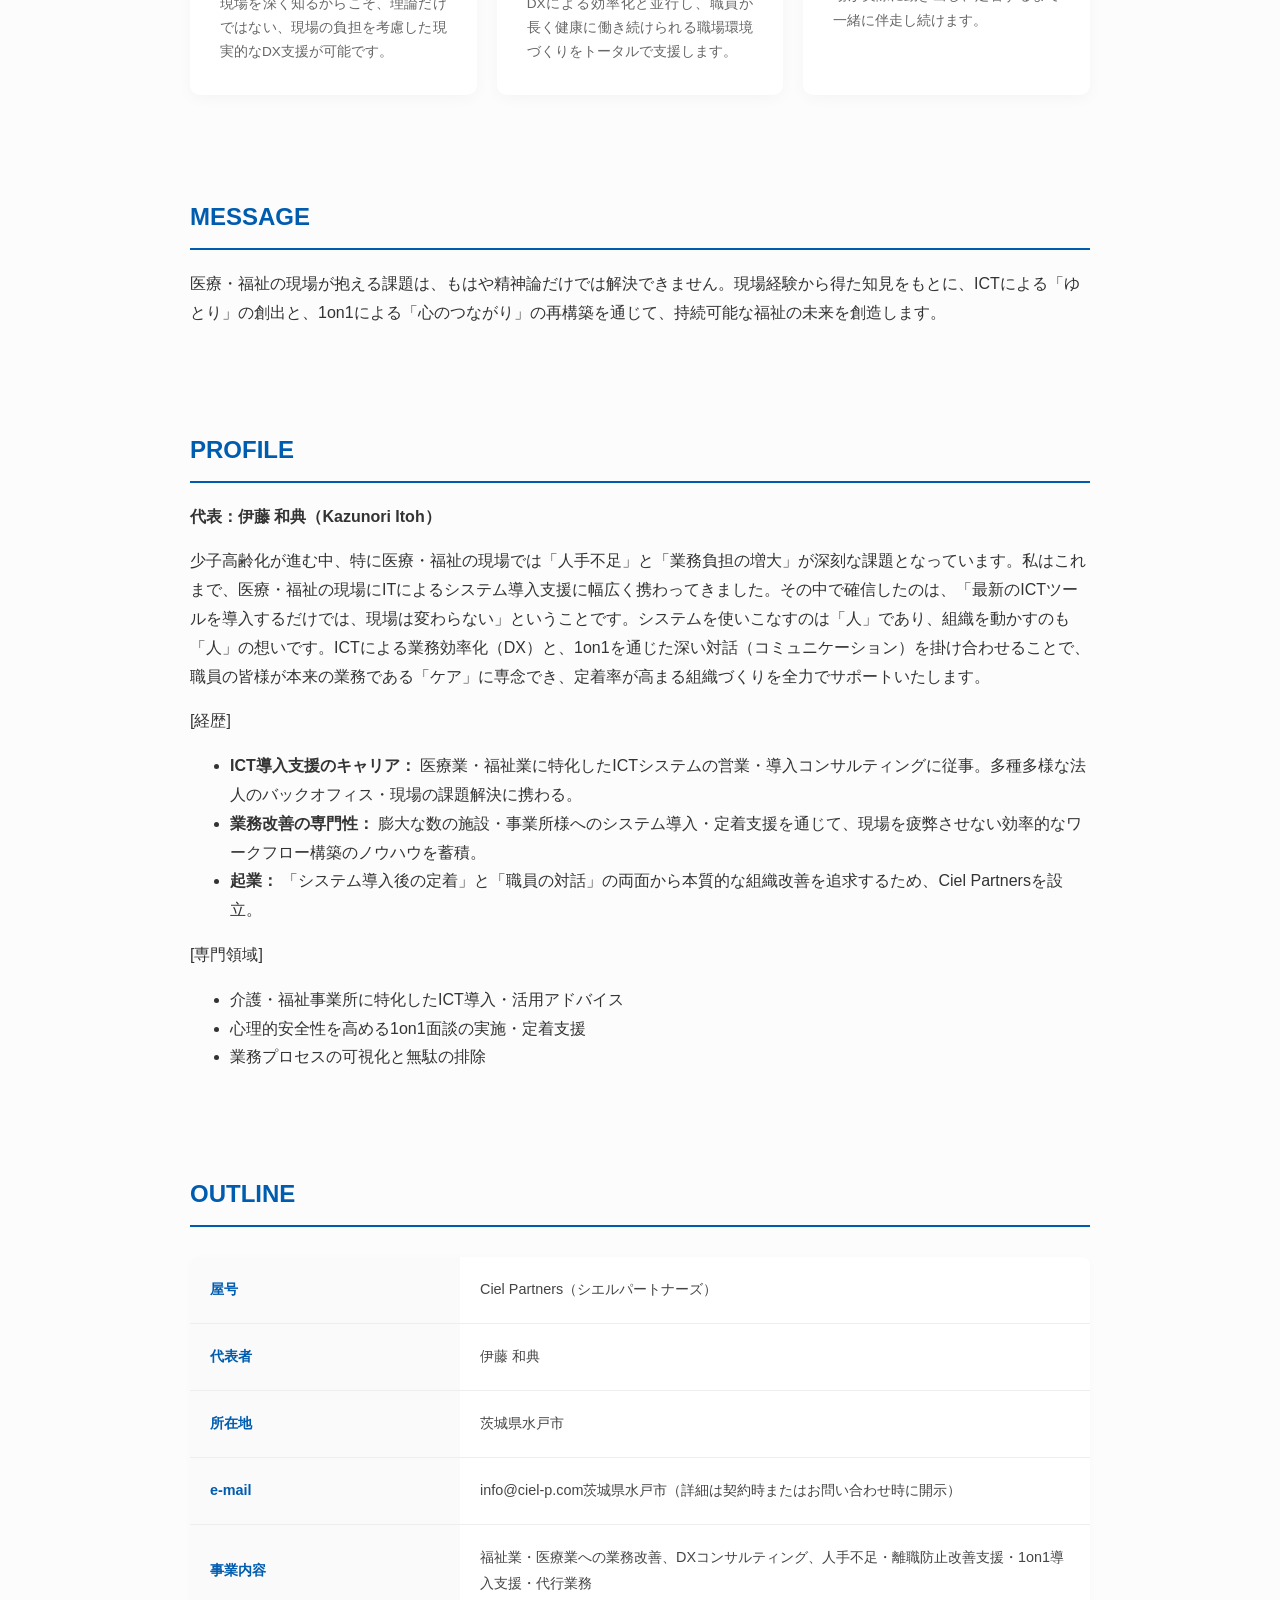
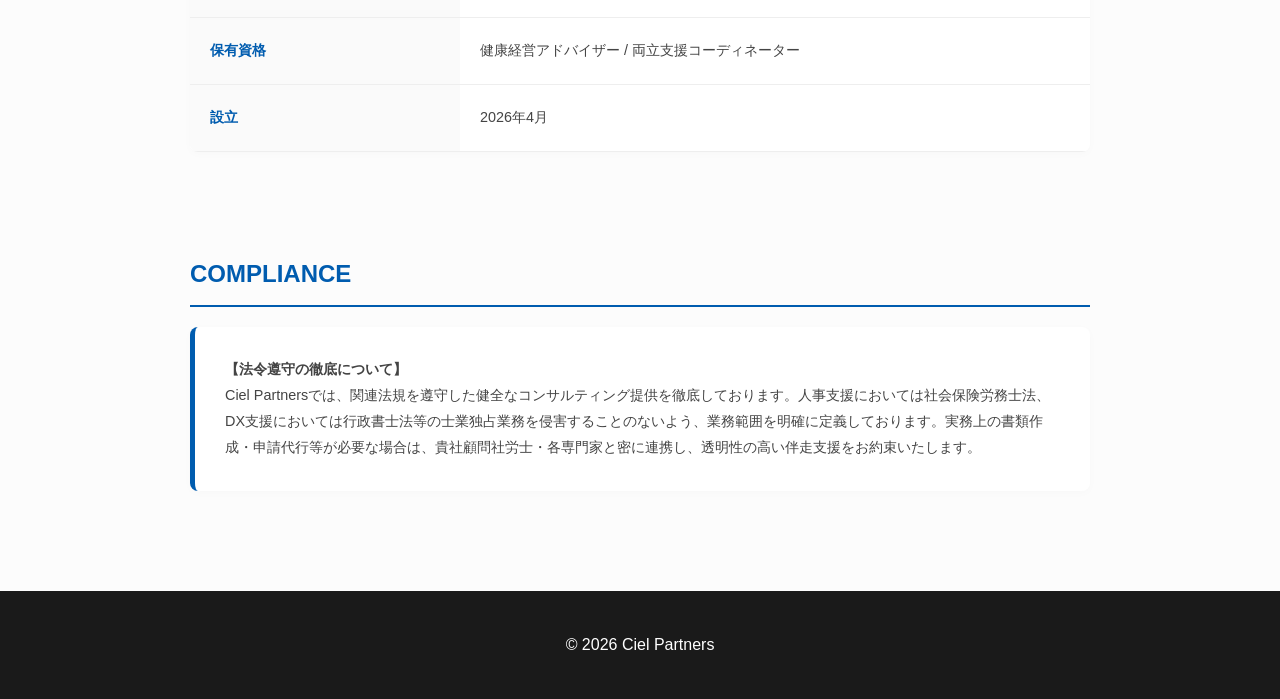
==== commit 17121efd: "Update about.html" ====
--- a/about.html
+++ b/about.html
@@ -145,7 +145,7 @@
         <ul>
             <li><strong>ICT導入支援のキャリア：</strong> 医療業・福祉業に特化したICTシステムの営業・導入コンサルティングに従事。多種多様な法人のバックオフィス・現場の課題解決に携わる。</li>
             <li><strong>業務改善の専門性：</strong> 膨大な数の施設・事業所様へのシステム導入・定着支援を通じて、現場を疲弊させない効率的なワークフロー構築のノウハウを蓄積。</li>
-            <li><strong>独立・起業：</strong> 「システム導入後の定着」と「職員の対話」の両面から本質的な組織改善を追求するため、Ciel Partnersを設立。</li>
+            <li><strong>起業：</strong> 「システム導入後の定着」と「職員の対話」の両面から本質的な組織改善を追求するため、Ciel Partnersを設立。</li>
         </ul>
 
         <span class="profile-section-title">[専門領域]</span>
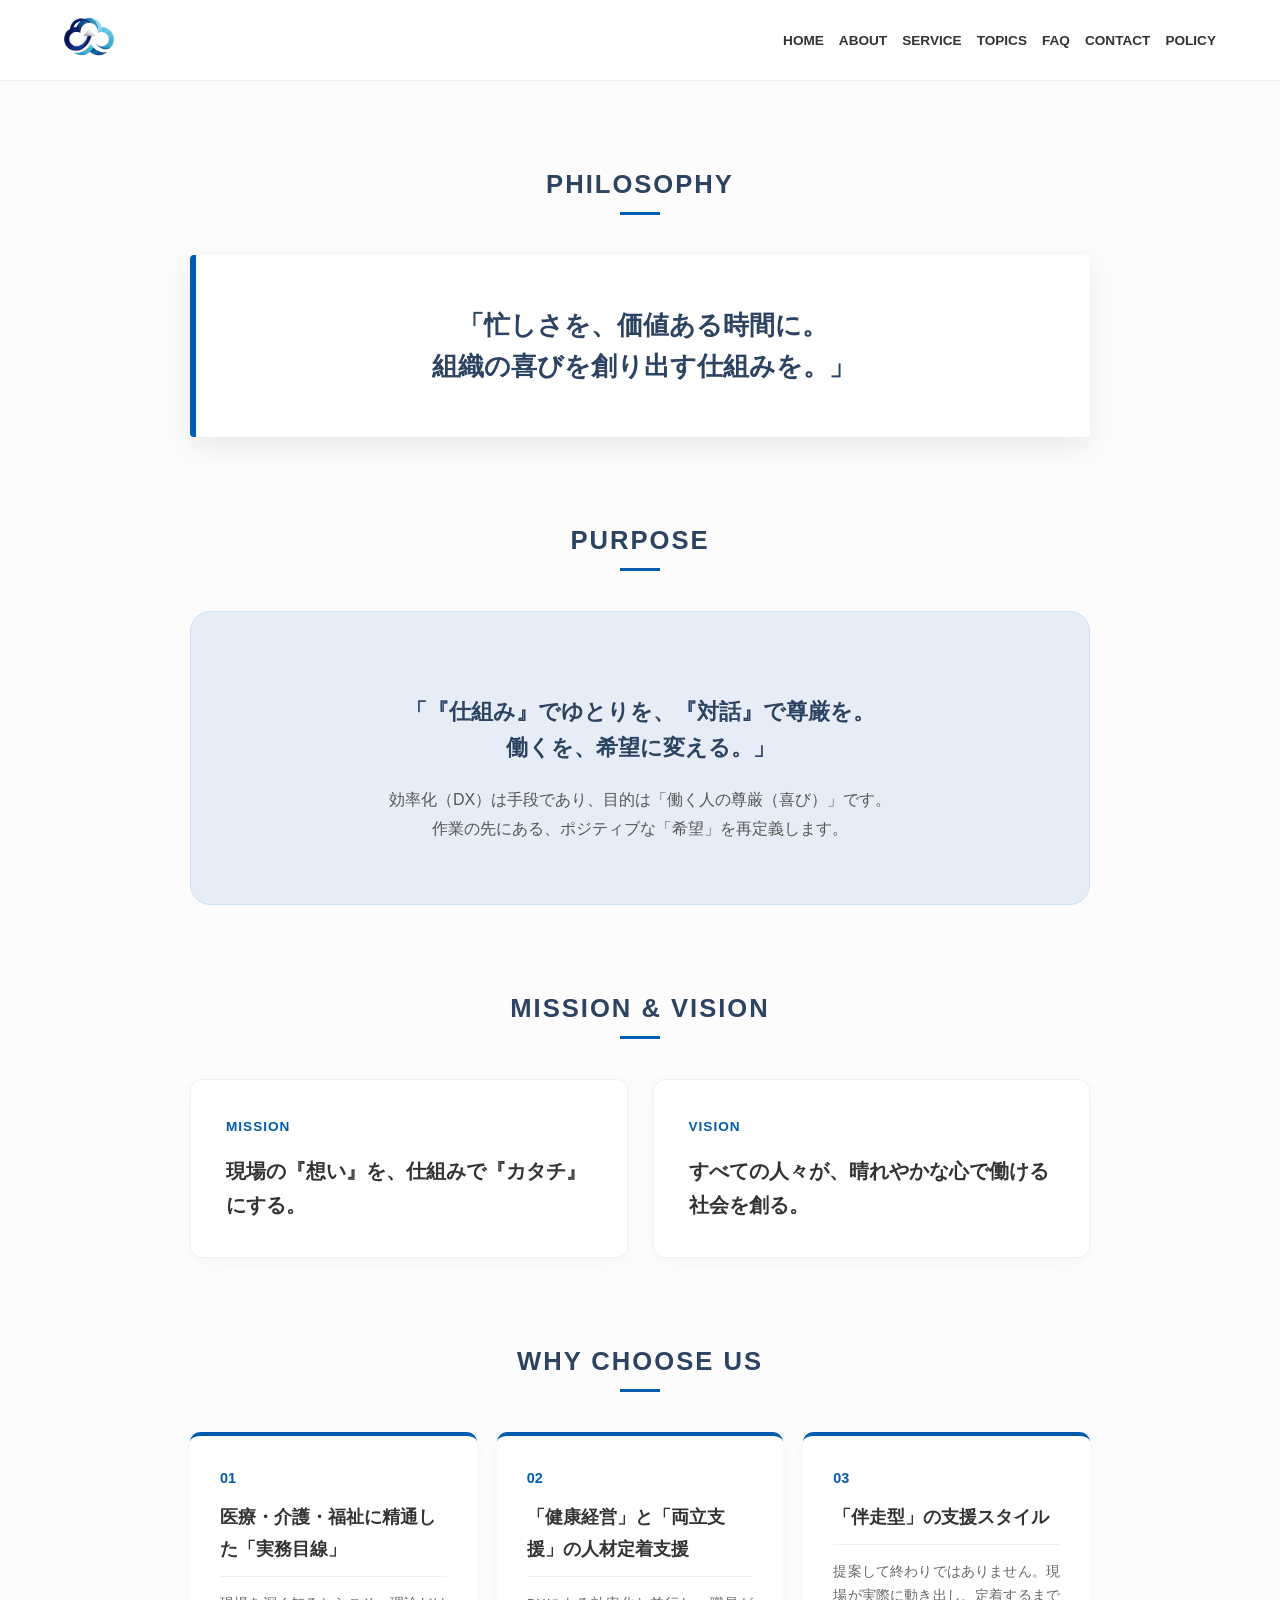
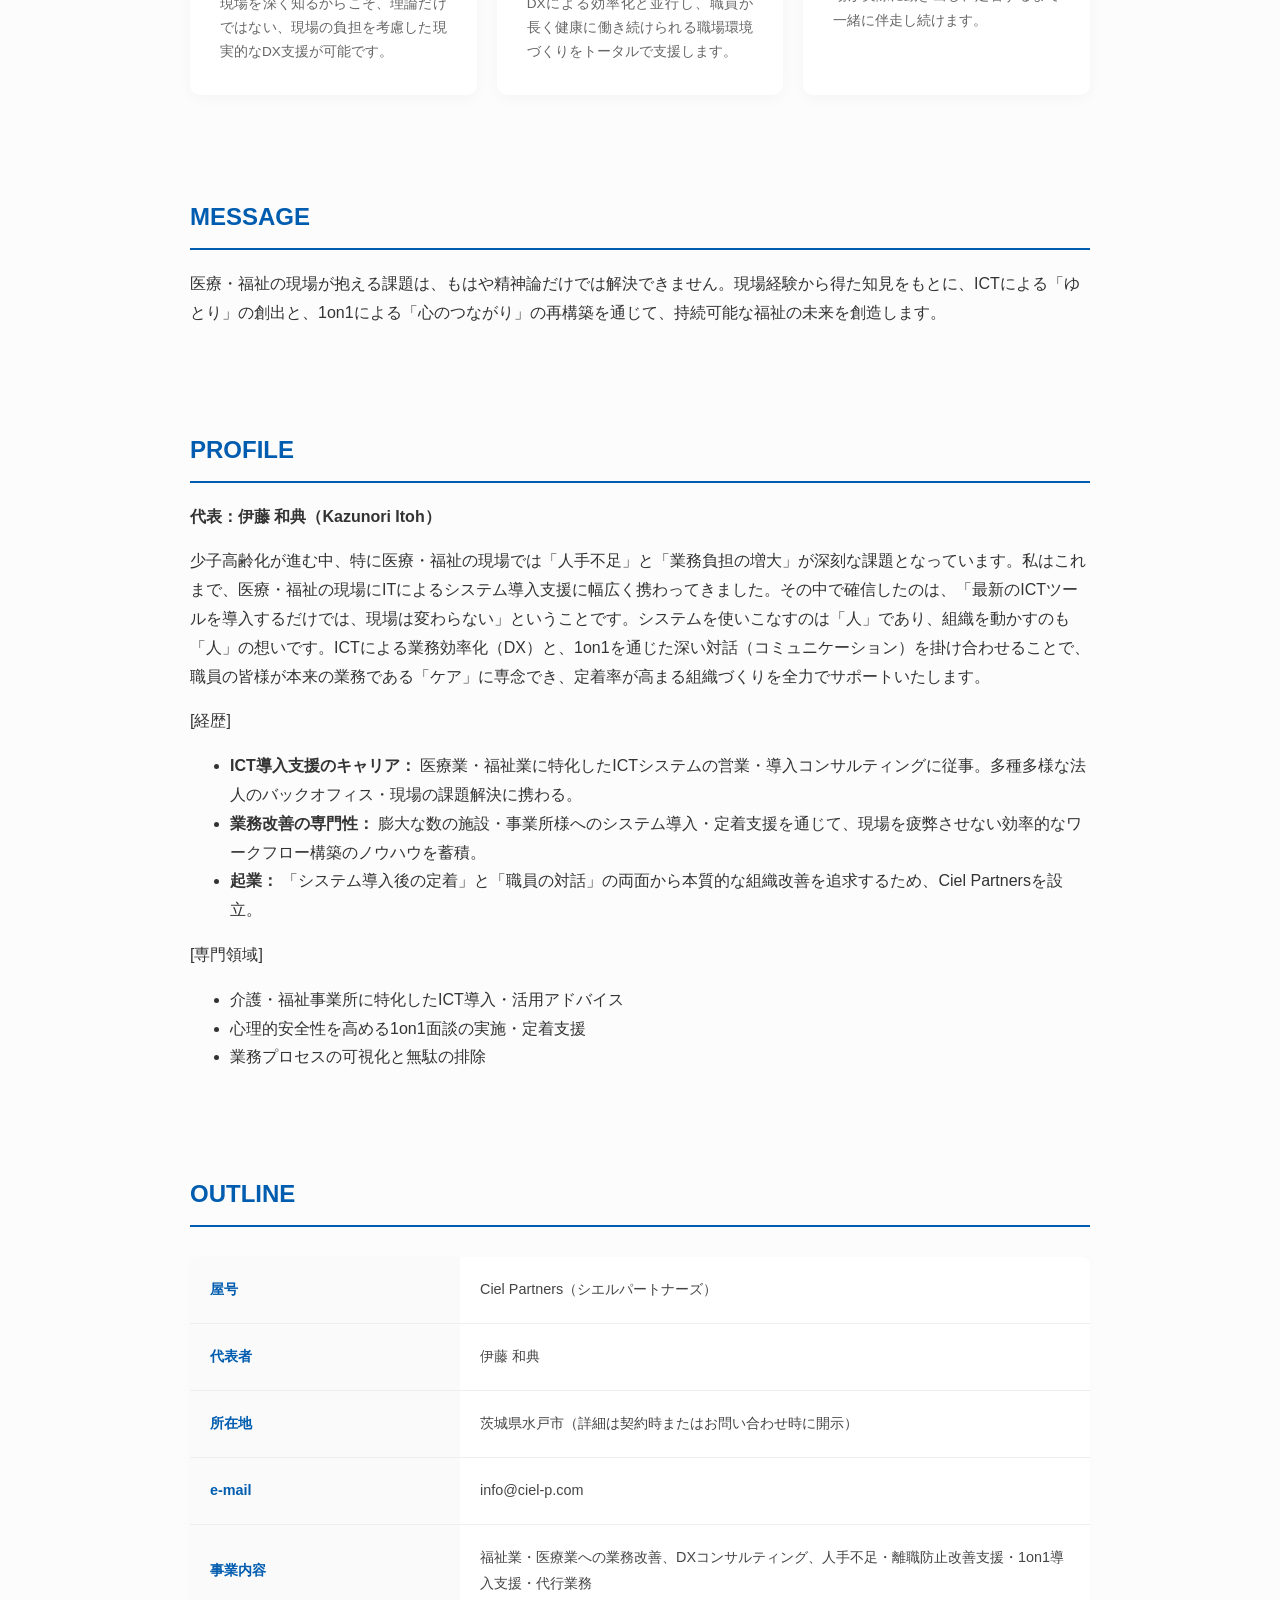
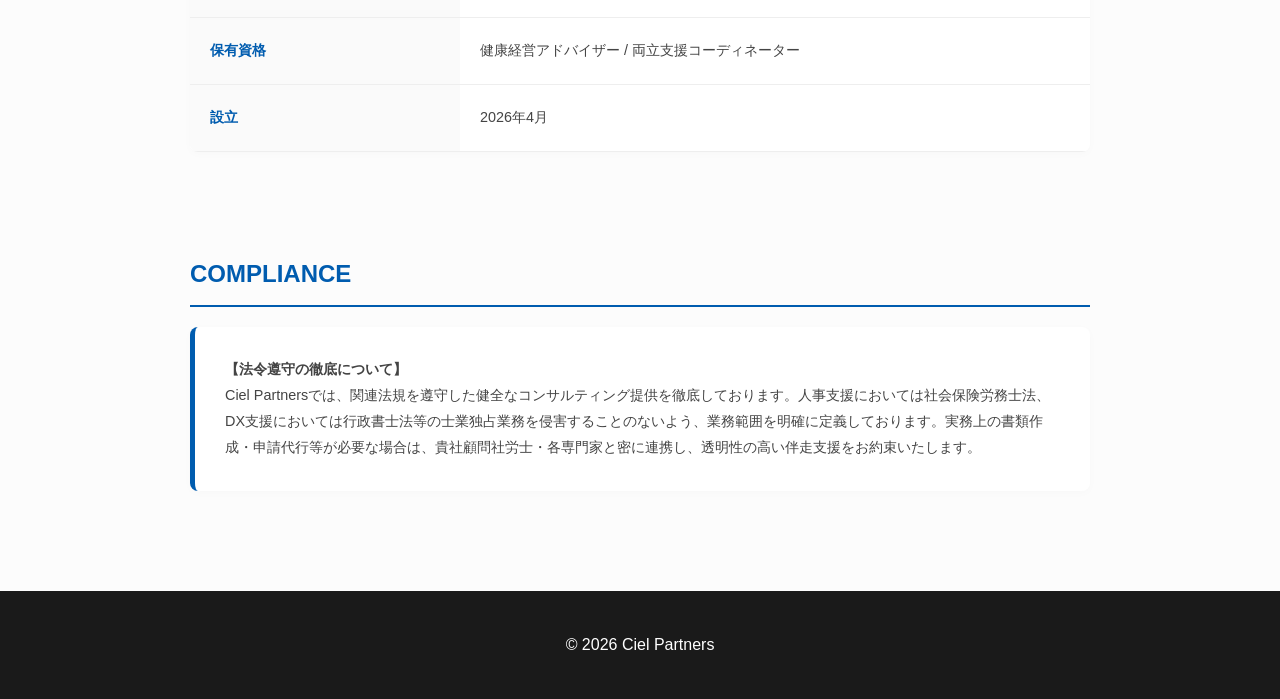
==== commit 53365dca: "Update about.html" ====
--- a/about.html
+++ b/about.html
@@ -160,8 +160,8 @@
     <table>
         <tr><th>屋号</th><td>Ciel Partners（シエルパートナーズ）</td></tr>
         <tr><th>代表者</th><td>伊藤 和典</td></tr>
-        <tr><th>所在地</th><td>茨城県水戸市</td></tr>
-        <tr><th>e-mail</th><td>info@ciel-p.com茨城県水戸市（詳細は契約時またはお問い合わせ時に開示）</td></tr>
+        <tr><th>所在地</th><td>茨城県水戸市（詳細は契約時またはお問い合わせ時に開示）</td></tr>
+        <tr><th>e-mail</th><td>info@ciel-p.com</td></tr>
         <tr><th>事業内容</th><td>福祉業・医療業への業務改善、DXコンサルティング、人手不足・離職防止改善支援・1on1導入支援・代行業務</td></tr>
         <tr><th>保有資格</th><td>健康経営アドバイザー / 両立支援コーディネーター</td></tr>
         <tr><th>設立</th><td>2026年4月</td></tr>
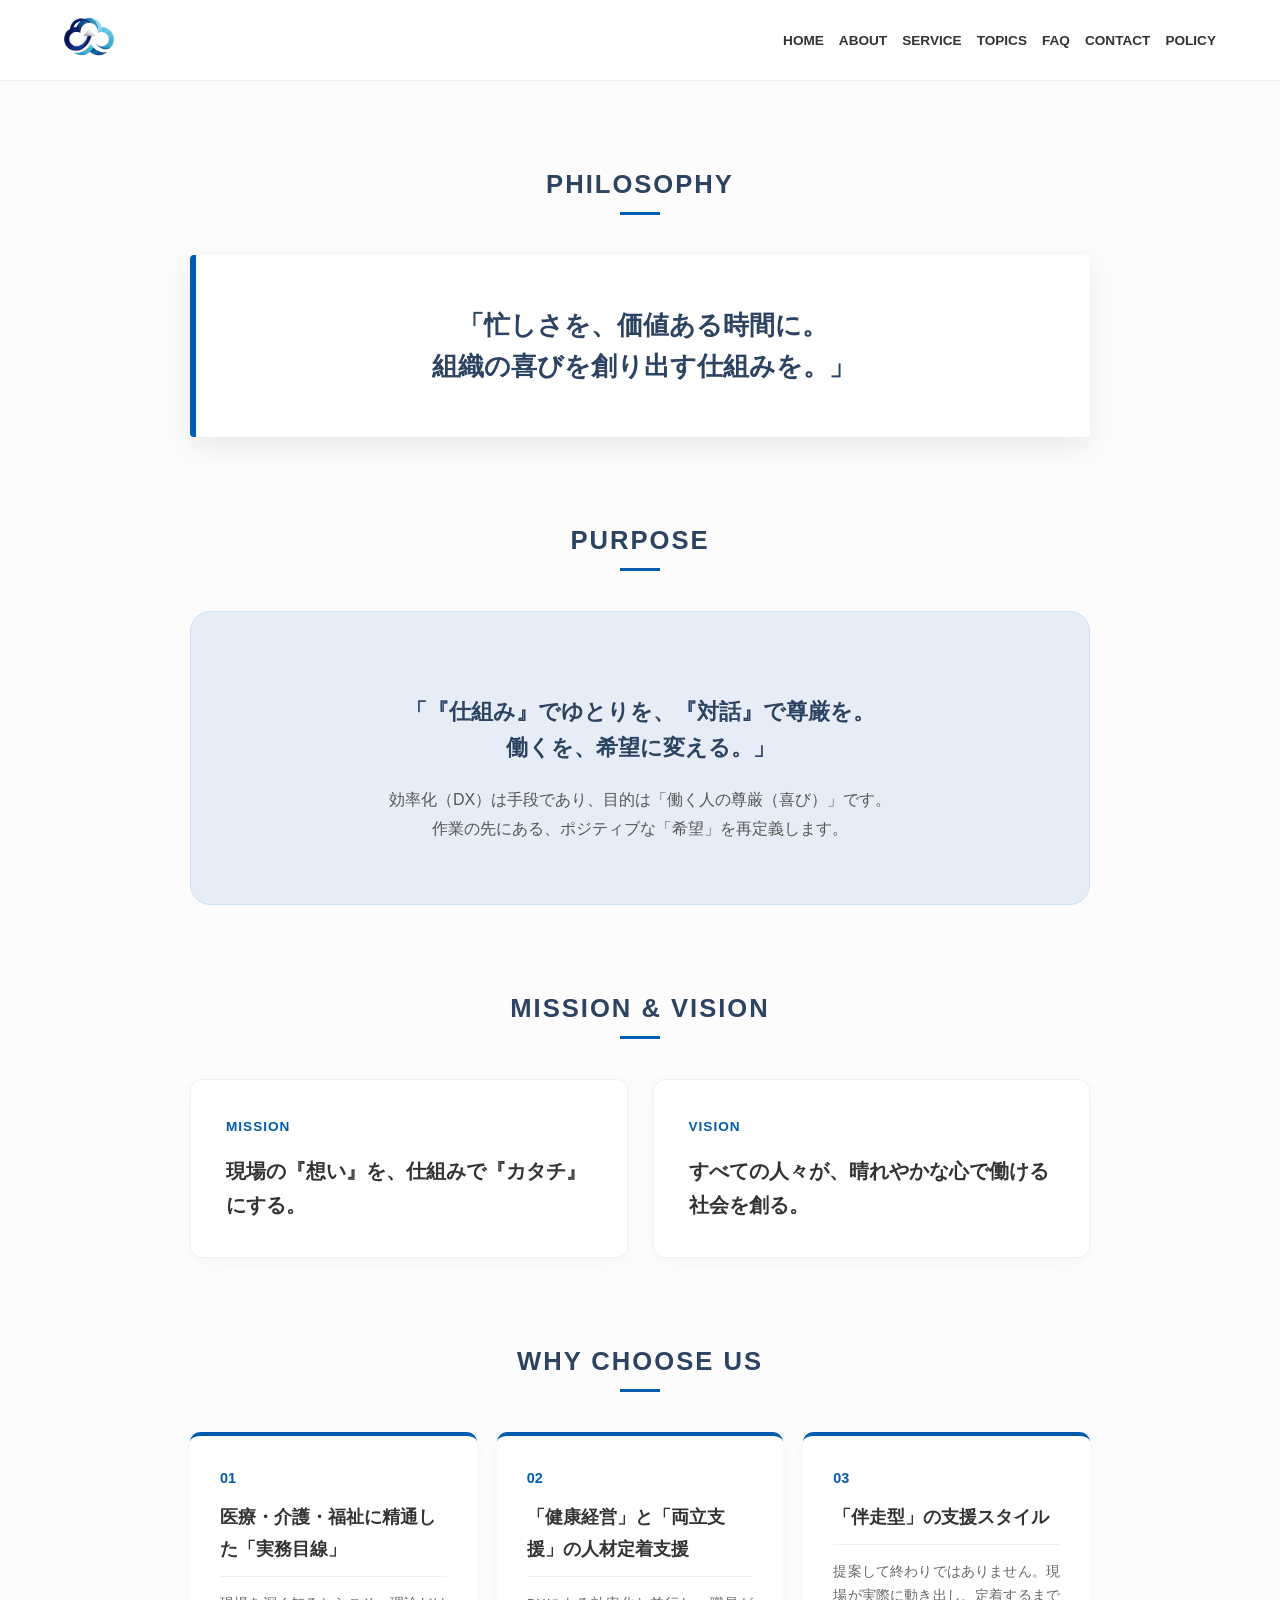
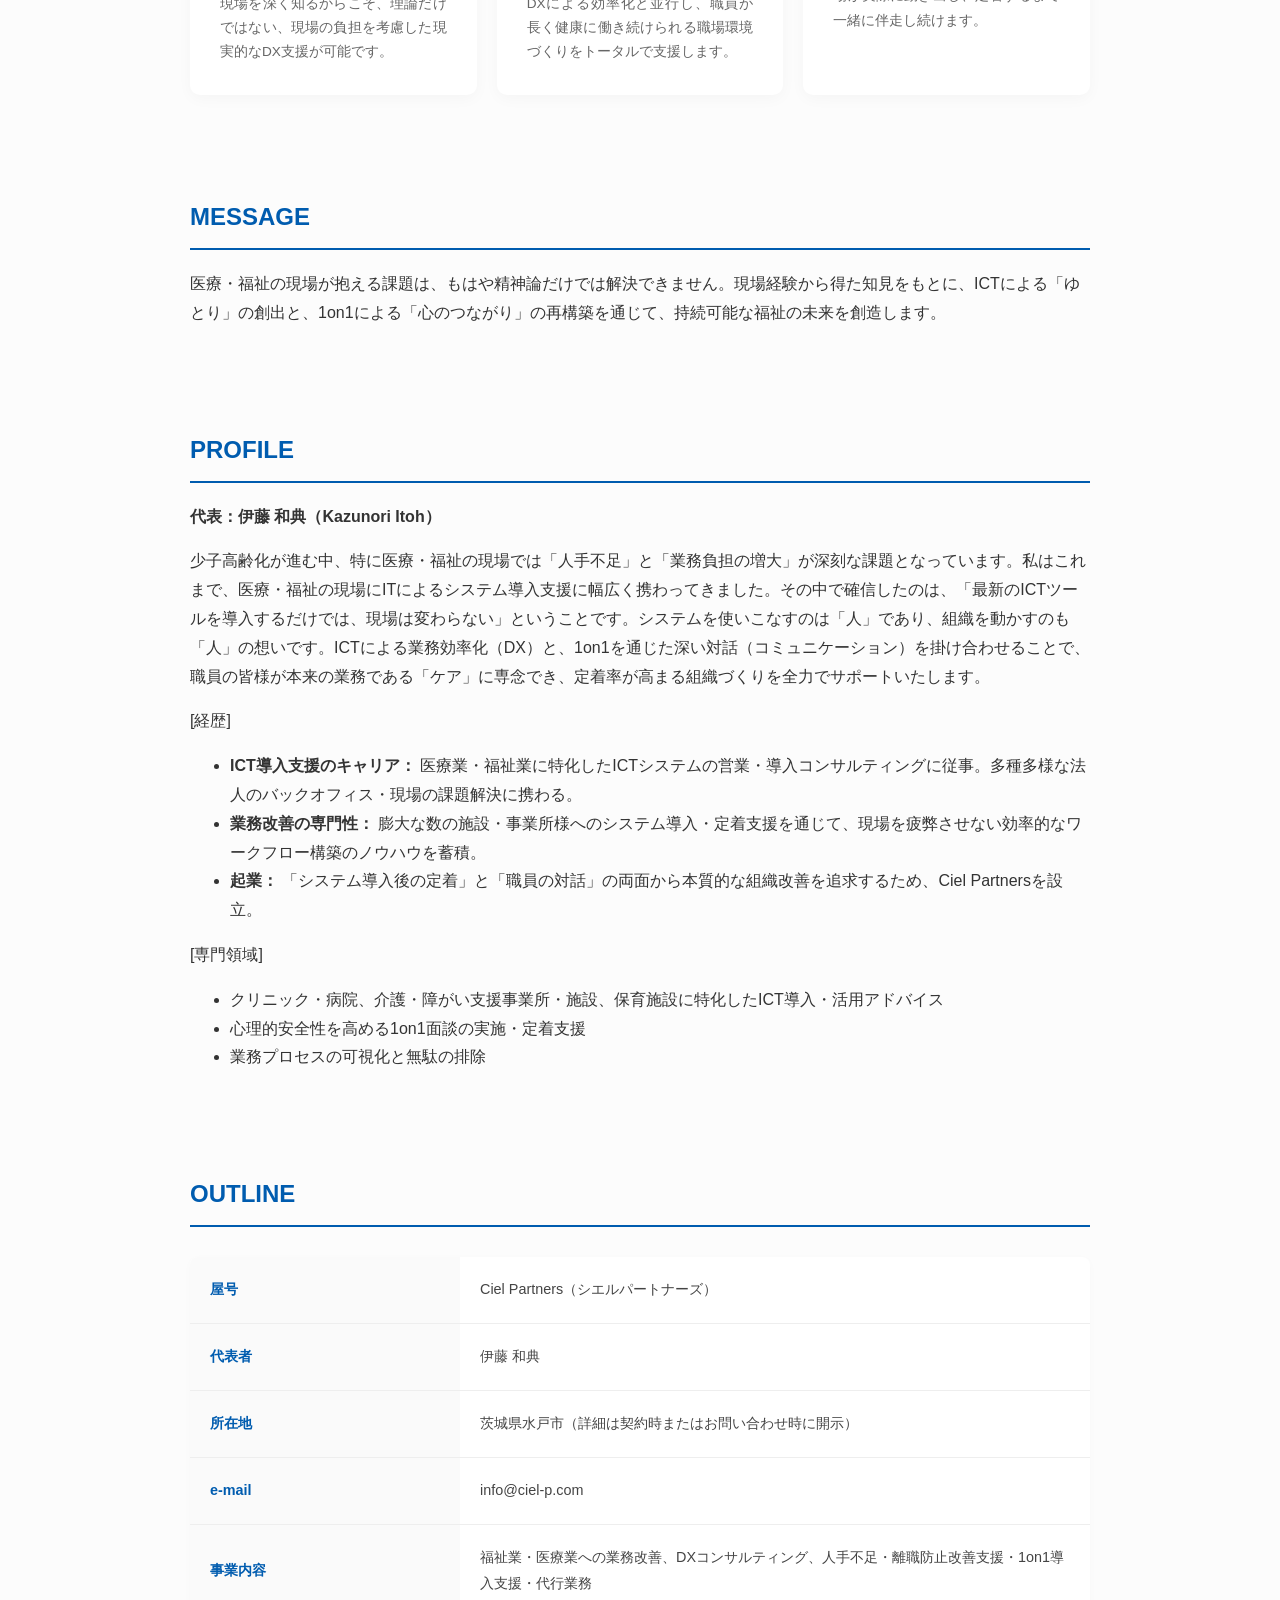
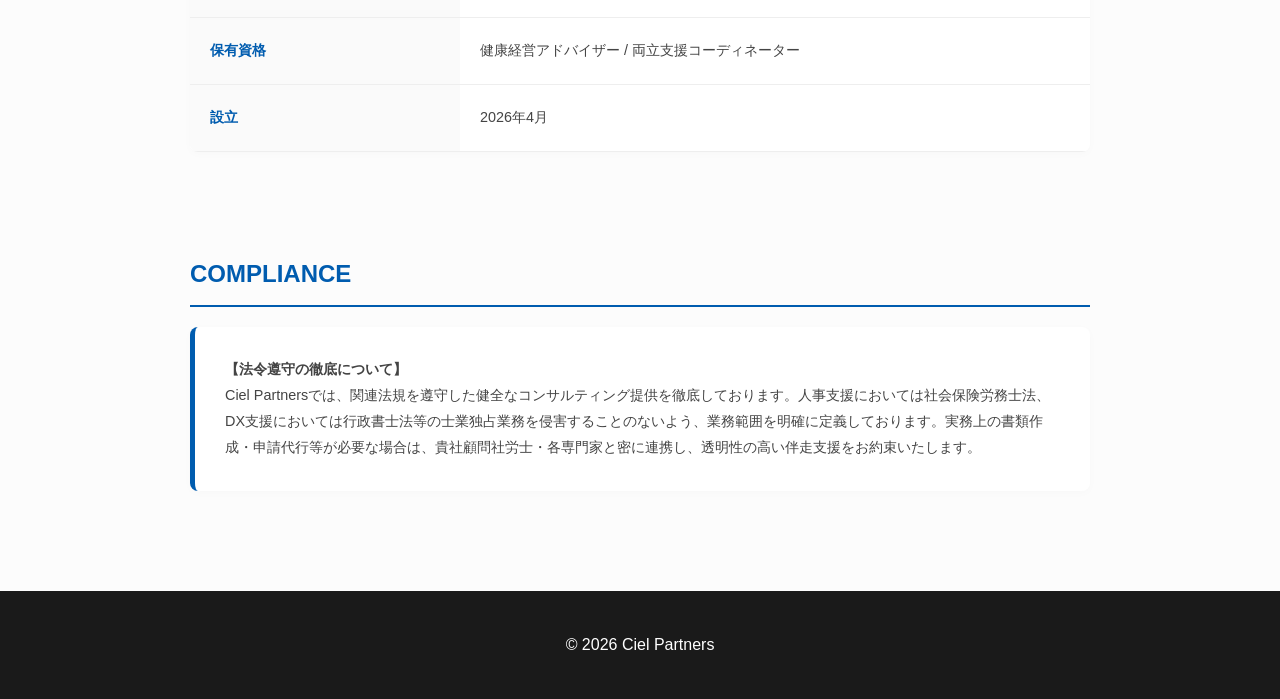
==== commit 76215e58: "Update about.html" ====
--- a/about.html
+++ b/about.html
@@ -150,7 +150,7 @@
 
         <span class="profile-section-title">[専門領域]</span>
         <ul>
-            <li>介護・福祉事業所に特化したICT導入・活用アドバイス</li>
+            <li>クリニック・病院、介護・障がい支援事業所・施設、保育施設に特化したICT導入・活用アドバイス</li>
             <li>心理的安全性を高める1on1面談の実施・定着支援</li>
             <li>業務プロセスの可視化と無駄の排除</li>
         </ul>
